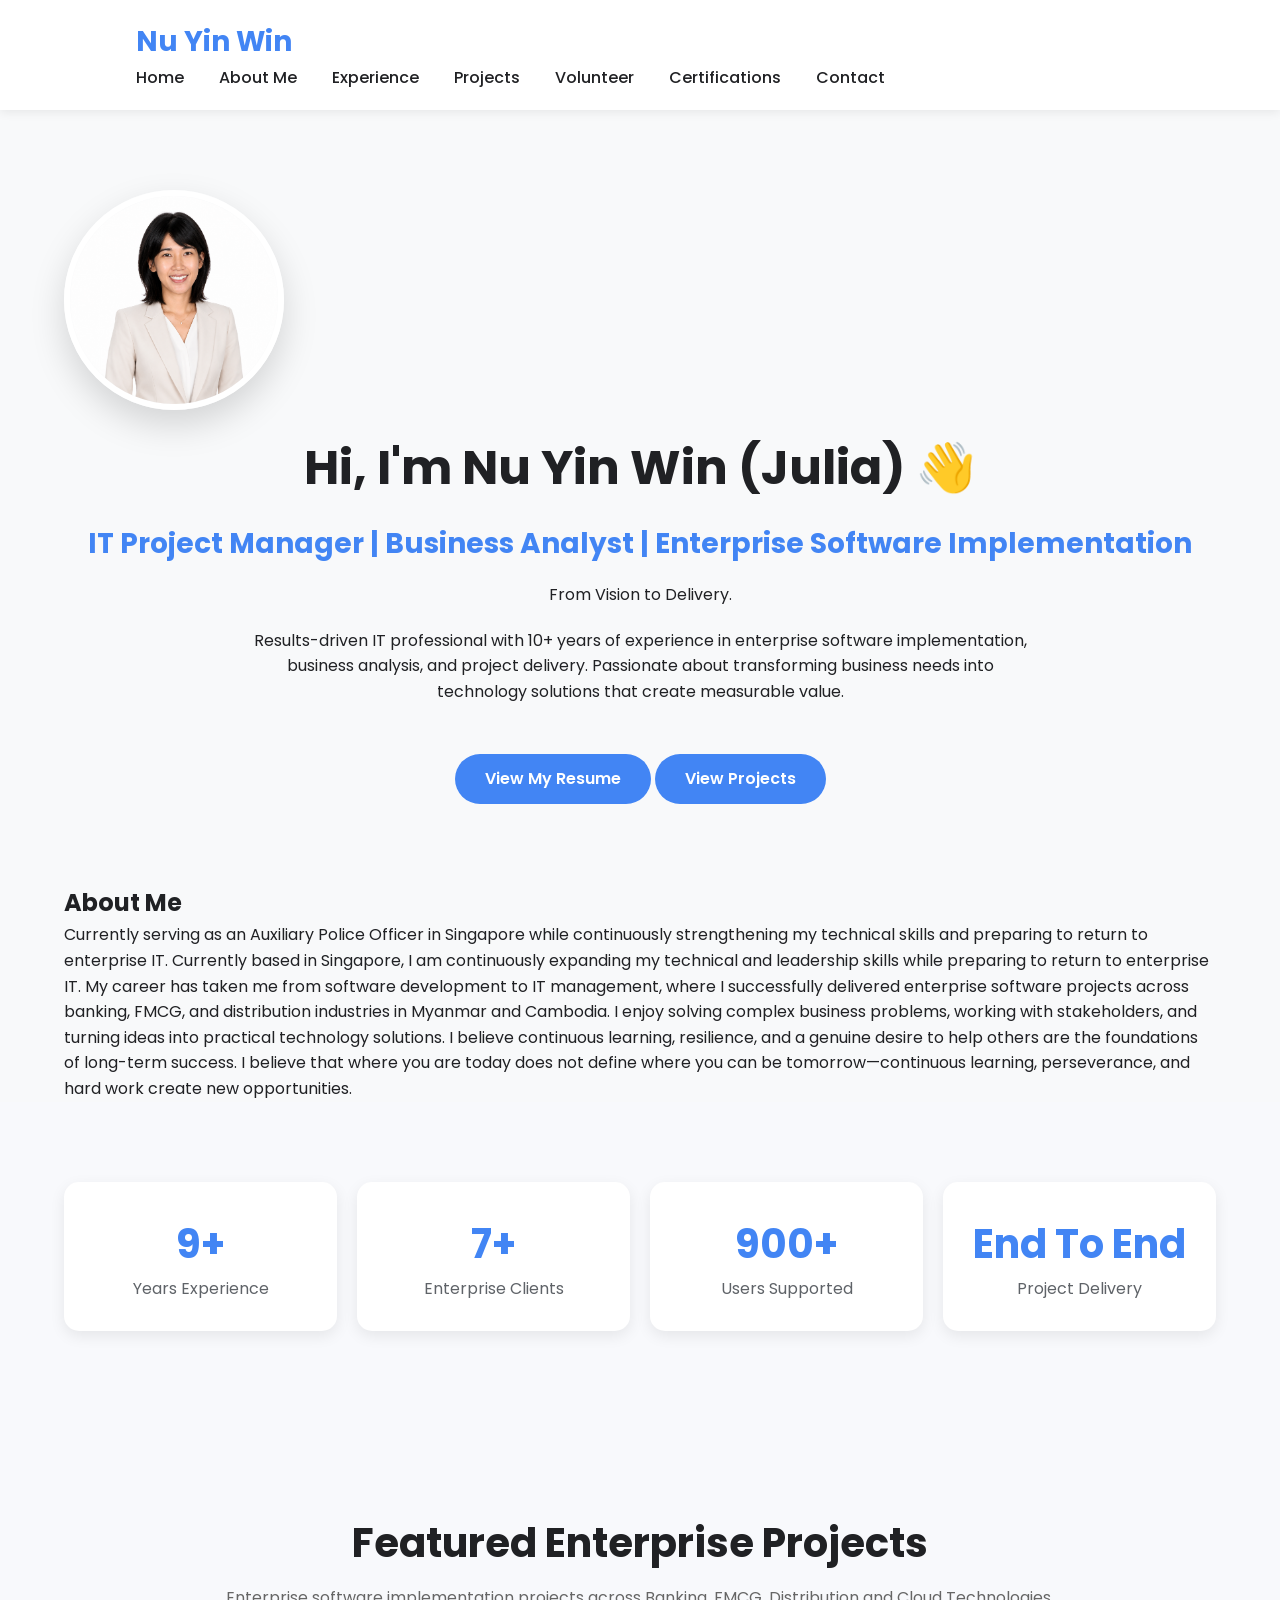
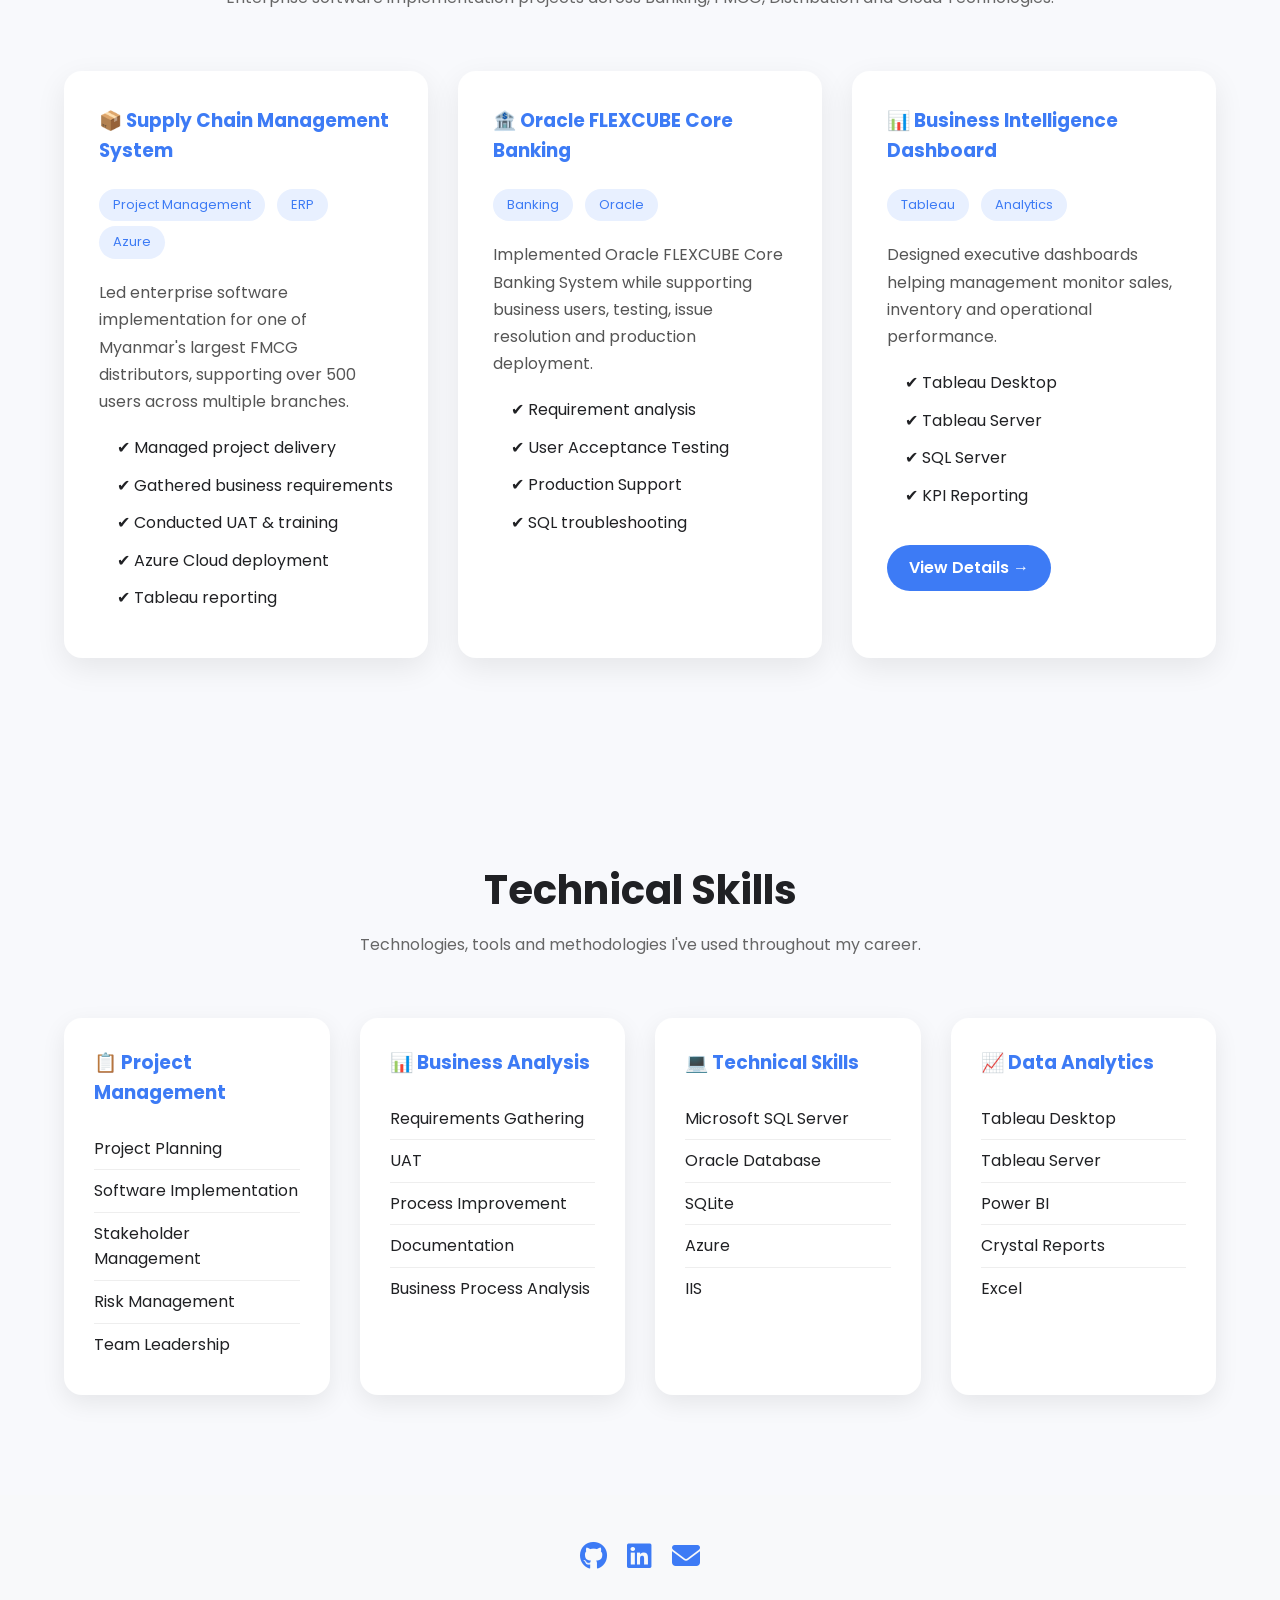
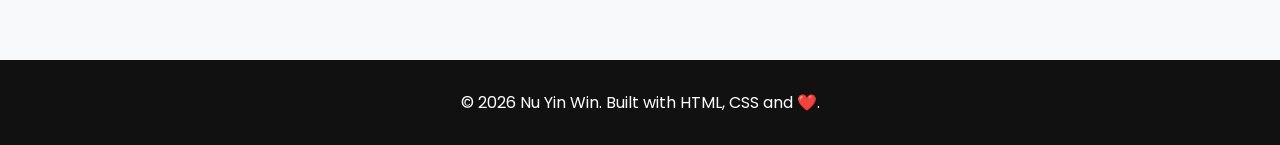
==== index.html @ 9df3f27e "Update index.html" ====
<!DOCTYPE html>
<html lang="en">
<script src="script.js"></script>
<head>
    <meta charset="UTF-8">
    <meta name="viewport" content="width=device-width, initial-scale=1.0">
    <title>Nu Yin Win</title>

    <!-- Google Font -->
    <link href="https://fonts.googleapis.com/css2?family=Poppins:wght@300;400;500;600;700&display=swap" rel="stylesheet">

    <!-- Font Awesome -->
    <link rel="stylesheet"
        href="https://cdnjs.cloudflare.com/ajax/libs/font-awesome/6.6.0/css/all.min.css">

    <!-- CSS -->
    <link rel="stylesheet" href="css/style.css">
</head>

<body>
   
    
    <!-- Navigation -->
    <nav>
        <div class="container">
        <div class="logo">
            Nu Yin Win
        </div>
    
        <ul>
    
            <li><a href="index.html">Home</a></li>
    
            <li><a href="about.html">About Me</a></li>
    
            <li><a href="experience.html">Experience</a></li>
    
            <li><a href="projects.html">Projects</a></li>

            <li><a href="volunteer.html">Volunteer</a></li>
    
            <li><a href="certifications.html">Certifications</a></li>
    
            <li><a href="contact.html">Contact</a></li>
    
        </ul>
        </div>
    </nav>

    <!-- Hero -->
    <section id="hero">

    <div class="container">

    <div class="hero-content">
    
           <div class="profile-image">

            <img src="images/profile3.png" alt="Nu Yin Win">
            
            </div>
    
            <h1>Hi, I'm Nu Yin Win (Julia) 👋</h1>
    
            <h2>IT Project Manager | Business Analyst | Enterprise Software Implementation</h2>
    
           <p class="tagline">
            From Vision to Delivery.
            </p>
            
            <p class="description">
            Results-driven IT professional with 10+ years of experience in enterprise software implementation, business analysis, and project delivery. 
            Passionate about transforming business needs into technology solutions that create measurable value.
            </p>
    
            <a class="btn"
               href="documents/nuyinwinResume.pdf"
               target="_blank"
               download>
               View My Resume
            </a>
            
            <a class="btn secondary" href="#projects">
            View Projects
            </a>
    
        </div>

    </div>
    
    </section>

    <!-- About -->
    <section id="about">
        <div class="container">

        <h2>About Me</h2>
        
        <p>
        Currently serving as an Auxiliary Police Officer in Singapore while continuously strengthening my technical skills and preparing to return to enterprise IT.
        Currently based in Singapore, I am continuously expanding my technical and leadership skills while preparing to return to enterprise IT. My career has taken me from software development to IT management, where I successfully delivered enterprise software projects across banking, FMCG, and distribution industries in Myanmar and Cambodia.

        I enjoy solving complex business problems, working with stakeholders, and turning ideas into practical technology solutions. I believe continuous learning, resilience, and a genuine desire to help others are the foundations of long-term success.  
        I believe that where you are today does not define where you can be tomorrow—continuous learning, perseverance, and hard work create new opportunities.
        </p>
        
        </div>
    </section>

    <section class="stats">

        <div class="container">
        
            <div class="stat">
                <h2>9+</h2>
                <p>Years Experience</p>
            </div>
        
            <div class="stat">
                <h2>7+</h2>
                <p>Enterprise Clients</p>
            </div>
        
            <div class="stat">
                <h2>900+</h2>
                <p>Users Supported</p>
            </div>
        
            <div class="stat">
                <h2>End To End</h2>
                <p>Project Delivery</p>
            </div>
        
        </div>
        
    </section>
            
    
    <!-- Experience -->
    <section id="experience">
        <div class="container"></div>

    </section>

    <!-- Projects -->
    <section id="projects" class="projects">

    <div class="container">

        <h2 class="section-title">Featured Enterprise Projects</h2>

        <p class="section-subtitle">
            Enterprise software implementation projects across Banking, FMCG, Distribution and Cloud Technologies.
        </p>

        <div class="project-grid">

            <!-- Project 1 -->

            <div class="project-card">

                <h3>📦 Supply Chain Management System</h3>

                <span class="tag">Project Management</span>
                <span class="tag">ERP</span>
                <span class="tag">Azure</span>

                <p>
                    Led enterprise software implementation for one of Myanmar's largest FMCG distributors,
                    supporting over 500 users across multiple branches.
                </p>

                <ul>

                    <li>✔ Managed project delivery</li>

                    <li>✔ Gathered business requirements</li>

                    <li>✔ Conducted UAT & training</li>

                    <li>✔ Azure Cloud deployment</li>

                    <li>✔ Tableau reporting</li>

                </ul>

            </div>


            <!-- Project 2 -->

            <div class="project-card">

                <h3>🏦 Oracle FLEXCUBE Core Banking</h3>

                <span class="tag">Banking</span>
                <span class="tag">Oracle</span>

                <p>
                    Implemented Oracle FLEXCUBE Core Banking System while supporting business users,
                    testing, issue resolution and production deployment.
                </p>

                <ul>

                    <li>✔ Requirement analysis</li>

                    <li>✔ User Acceptance Testing</li>

                    <li>✔ Production Support</li>

                    <li>✔ SQL troubleshooting</li>

                </ul>

            </div>


            <!-- Project 3 -->

            <div class="project-card">

                <h3>📊 Business Intelligence Dashboard</h3>

                <span class="tag">Tableau</span>
                <span class="tag">Analytics</span>

                <p>
                    Designed executive dashboards helping management monitor sales,
                    inventory and operational performance.
                </p>

                <ul>

                    <li>✔ Tableau Desktop</li>

                    <li>✔ Tableau Server</li>

                    <li>✔ SQL Server</li>

                    <li>✔ KPI Reporting</li>

                </ul>

                 <a href="#" class="project-btn">
                View Details →
                </a>

            </div>

        </div>

    </div>
   
</section>


    <!-- Skills -->
    <section id="skills" class="skills">

    <div class="container">

        <h2 class="section-title">Technical Skills</h2>

        <p class="section-subtitle">
            Technologies, tools and methodologies I've used throughout my career.
        </p>

        <div class="skills-grid">

                <div class="skill-card">
                    <h3>📋 Project Management</h3>
    
                    <ul>
                        <li>Project Planning</li>
                        <li>Software Implementation</li>
                        <li>Stakeholder Management</li>
                        <li>Risk Management</li>
                        <li>Team Leadership</li>
                    </ul>
                </div>
    
                <div class="skill-card">
                    <h3>📊 Business Analysis</h3>
    
                    <ul>
                        <li>Requirements Gathering</li>
                        <li>UAT</li>
                        <li>Process Improvement</li>
                        <li>Documentation</li>
                        <li>Business Process Analysis</li>
                    </ul>
                </div>
    
                <div class="skill-card">
                    <h3>💻 Technical Skills</h3>
    
                    <ul>
                        <li>Microsoft SQL Server</li>
                        <li>Oracle Database</li>
                        <li>SQLite</li>
                        <li>Azure</li>
                        <li>IIS</li>
                    </ul>
                </div>
    
                <div class="skill-card">
                    <h3>📈 Data Analytics</h3>
    
                    <ul>
                        <li>Tableau Desktop</li>
                        <li>Tableau Server</li>
                        <li>Power BI</li>
                        <li>Crystal Reports</li>
                        <li>Excel</li>
                    </ul>
                </div>
    
            </div>
    
        </div>
    
    </section>

    <!-- Certifications -->
    <section id="certifications">
        <div class="container"></div>
    </section>

    <!-- Contact -->
    <section id="contact">
        <div class="container"></div>
    </section>

    <div class="social-links">

     <a href="https://github.com/Nu-yinwin">
        <i class="fab fa-github"></i>
    </a>

     <a href="https://www.linkedin.com/in/nu-yinwin">
        <i class="fab fa-linkedin"></i>
    </a>

   <a href="mailto:juliawin2022@gmail.com">
        <i class="fas fa-envelope"></i>
    </a>

    </div>
    
    <!-- Footer -->
    <footer>

        <div class="container">
        
        <p>
        © 2026 Nu Yin Win.
        Built with HTML, CSS and ❤️.
        </p>
        
        </div>
        
    </footer>

    <script src="js/main.js"></script>

</body>

</html>
---- css/style.css ----
/* Google Font */

*{
    margin:0;
    padding:0;
    box-sizing:border-box;
}

body{
    font-family:'Poppins',sans-serif;
    background:#F8F9FA;
    color:#202124;
    line-height:1.6;
}

a{
    text-decoration:none;
}

ul{
    list-style:none;
}

img{
    max-width:100%;
}

nav{

    display:flex;

    justify-content:space-between;

    align-items:center;

    padding:20px 80px;

    background:white;

    box-shadow:0 2px 10px rgba(0,0,0,.08);

    position:sticky;

    top:0;

    z-index:1000;

}

.logo{

    font-size:28px;

    font-weight:700;

    color:#4285F4;

}

nav ul{

    display:flex;

    gap:35px;

}

nav ul li a{

    color:#202124;

    font-weight:500;

    transition:.3s;

}

.container{
    width:90%;
    max-width:1200px;
    margin:0 auto;
}

nav ul li a:hover{
    color:#4285F4;
}

.hero{
    min-height:90vh;
    display:flex;
    align-items:center;
    justify-content:center;
    text-align:center;
    padding: 100px 0 60px;
}

.hero h1{
    font-size:52px;
    font-weight:700;
    margin-bottom:20px;
}

.hero h1 span{
    color:#4285F4;
}

.hero p{
    font-size:20px;
    max-width:700px;
    margin:auto;
    color:#5f6368;
}



.btn{
    display:inline-block;
    margin-top:30px;
    padding:12px 30px;
    background:#4285F4;
    color:white;
    border-radius:30px;
    font-weight:600;
    transition:.3s;
}

.btn:hover{
    background:#3367D6;
    transform:translateY(-3px);
}

@media(max-width:768px){

    nav{
        padding:20px;
    }

    nav ul{
        gap:15px;
    }

    .hero h1{
        font-size:36px;
    }

}

.stats {
    padding: 80px 0;
    background: #f8f9fc;
}

.stats .container{
    display:flex;
    justify-content:space-between;
    gap:20px;
}

.stat{
    background:white;
    padding:30px;
    text-align:center;
    flex:1;
    border-radius:15px;
    box-shadow:0 5px 15px rgba(0,0,0,0.08);
}

.stat h2{
    font-size:40px;
    color:#4285F4;
}

.stat p{
    color:#5f6368;
}

#hero{
    padding:80px 0;
}

.hero-content{
    text-align:center;
}

.hero-content h1{
    font-size:48px;
    margin-top:20px;
}

.hero-content h2{
    font-size:28px;
    color:#4285F4;
    margin:15px 0;
}

.description{
    max-width:800px;
    margin:20px auto;
}

/* ===========================
   PROJECTS
=========================== */

.projects{

    background:#f8f9fc;

    padding:50px 0;

}

.section-title{

    text-align:center;

    font-size:40px;

    margin-bottom:10px;

}

.section-subtitle{

    text-align:center;

    color:#666;

    margin-bottom:60px;

}

.project-grid{

    display:grid;

    grid-template-columns:repeat(auto-fit,minmax(320px,1fr));

    gap:30px;

}

.project-card{

    background:white;

    padding:35px;

    border-radius:18px;

    box-shadow:0 10px 30px rgba(0,0,0,.08);

    transition:.35s;

}

.project-card:hover{

    transform:translateY(-10px);

    box-shadow:0 18px 40px rgba(0,0,0,.15);

}

.project-card h3{

    color:#3d7bf5;

    margin-bottom:18px;

}

.project-card p{

    color:#555;

    line-height:1.7;

    margin:20px 0;

}

.project-card ul{

    padding-left:18px;

}

.project-card li{

    margin-bottom:12px;

}

.tag{

    display:inline-block;

    background:#e8f0ff;

    color:#3d7bf5;

    padding:6px 14px;

    border-radius:50px;

    font-size:13px;

    margin-right:8px;

    margin-top:5px;

}

/* ===========================
   SKILLS
=========================== */

.skills{
    padding:70px 0;
    background:white;
}

.skills-grid{
    display:grid;
    grid-template-columns:repeat(auto-fit,minmax(260px,1fr));
    gap:30px;
    margin-top:50px;
}

.skill-card{
    background:#fff;
    padding:30px;
    border-radius:18px;
    box-shadow:0 8px 25px rgba(0,0,0,0.08);
    transition:.3s;
}

.skill-card:hover{
    transform:translateY(-8px);
    box-shadow:0 15px 35px rgba(0,0,0,.15);
}

.skill-card h3{
    color:#3d7bf5;
    margin-bottom:20px;
}

.skill-card ul{
    list-style:none;
    padding:0;
}

.skill-card li{
    padding:8px 0;
    border-bottom:1px solid #eee;
}

.skill-card li:last-child{
    border-bottom:none;
}

footer{

background:#111;

color:white;

text-align:center;

padding:30px;

margin-top:80px;

}
html{

scroll-behavior:smooth;

}

@media(max-width:768px){

.hero{

flex-direction:column;

text-align:center;

}

.hero img{

margin-top:40px;

width:250px;

}

.project-grid,
.skills-grid{

grid-template-columns:1fr;

}

.stats-grid{

grid-template-columns:repeat(2,1fr);

}

}
.skills{
    padding:100px 0;
    background:#f8f9fc;
}

.project-btn{

    display:inline-block;

    margin-top:20px;

    color:#3d7bf5;

    font-weight:600;

    text-decoration:none;

    transition:.3s;

}

.project-btn:hover{

    transform:translateX(6px);

}

.projects{

    padding:100px 0;

}

.skills{

    padding:100px 0;

}

.project-btn{

    display:inline-block;

    margin-top:25px;

    padding:10px 22px;

    background:#3d7bf5;

    color:white;

    border-radius:30px;

    text-decoration:none;

    font-weight:600;

    transition:.3s;

}

.project-btn:hover{

    background:#2f67d8;

    transform:translateY(-2px);

}

.about p{

    max-width:850px;

    line-height:1.8;

}

.social-links{
    display: flex;
    justify-content: center;
    align-items: center;
    gap: 20px;
    margin-top: 40px;
}

.social-links a{
    font-size: 28px;
    color: #3d7bf5;
    transition: 0.3s;
}

.social-links a:hover{
    color: #1d4ed8;
    transform: translateY(-3px);
}




/* ABOUT ME CSS FILE */

/* ================= ABOUT PAGE ================= */

.about-hero{

    padding:130px 20px 90px;
    background:#f8f9fc;
    text-align:center;

}

.profile-image{

    width:180px;
    height:180px;
    border-radius:50%;
    object-fit:cover;
    border:6px solid white;
    box-shadow:0 15px 35px rgba(0,0,0,.15);

}

.about-hero h1{

    font-size:50px;
    margin-top:25px;

}

.about-hero p{

    color:#666;
    font-size:20px;

}

.about-story{

    padding:100px 20px;

}

.about-story h2{

    text-align:center;
    margin-bottom:40px;
    font-size:42px;

}

.about-story p{

    max-width:900px;
    margin:auto;
    line-height:2;
    text-align:justify;

}

/* Gallery */

.gallery{

    background:#f8f9fc;
    padding:100px 20px;

}

.gallery h2{

    text-align:center;
    margin-bottom:60px;
    font-size:42px;

}

.gallery-grid{

    display:grid;
    grid-template-columns:repeat(auto-fit,minmax(260px,1fr));
    gap:30px;

}

.gallery-card{

    background:white;
    border-radius:20px;
    overflow:hidden;
    box-shadow:0 15px 35px rgba(0,0,0,.08);
    transition:.3s;

}

.gallery-card:hover{

    transform:translateY(-10px);

}

.gallery-card img{

    width:100%;
    height:260px;
    object-fit:cover;

}

.gallery-card h3{

    padding:20px 20px 10px;

}

.gallery-card p{

    padding:0 20px 20px;

}

/* Belief */

.belief{

    padding:100px 20px;

}

.belief h2{

    text-align:center;
    margin-bottom:60px;
    font-size:42px;

}

.belief-grid{

    display:grid;
    grid-template-columns:repeat(auto-fit,minmax(250px,1fr));
    gap:30px;

}

.belief-card{

    background:white;
    border-radius:20px;
    padding:35px;
    box-shadow:0 15px 35px rgba(0,0,0,.08);
    transition:.3s;

}

.belief-card:hover{

    transform:translateY(-10px);

}

/* Quote */

.quote-section{

    background:#3d7bf5;
    color:white;
    padding:100px 20px;
    text-align:center;

}

.quote-section blockquote{

    max-width:900px;
    margin:auto;
    font-size:28px;
    line-height:1.8;
    font-style:italic;

}

/* =======================
   Vertical Timeline For Experience.html
======================= */

.career{

    padding:100px 20px;

}

.section-header{

    text-align:center;
    margin-bottom:80px;

}

.section-header h1{

    font-size:48px;
    margin-bottom:20px;

}

.section-header p{

    color:#666;
    max-width:700px;
    margin:auto;

}

.timeline{

    position:relative;
    max-width:1100px;
    margin:auto;

}

.timeline::before{

    content:"";
    position:absolute;

    left:50%;
    top:0;
    width:4px;
    height:100%;

    background:#3d7bf5;

    transform:translateX(-50%);

}

.timeline-item{

    width:50%;
    padding:20px 40px;
    position:relative;

}

.timeline-item.left{

    left:0;

}

.timeline-item.right{

    left:50%;

}

.timeline-item::before{

    content:"";
    position:absolute;

    top:45px;
    width:22px;
    height:22px;

    border-radius:50%;

    background:#3d7bf5;

    border:5px solid white;

    box-shadow:0 0 10px rgba(0,0,0,.15);

}

.timeline-item.left::before{

    right:-13px;

}

.timeline-item.right::before{

    left:-13px;

}

.timeline-content{

    background:white;

    border-radius:18px;

    overflow:hidden;

    box-shadow:0 15px 35px rgba(0,0,0,.08);

    transition:.35s;

}

.timeline-content:hover{

    transform:translateY(-8px);

}

.timeline-content{

    background:rgba(255,255,255,.85);

    backdrop-filter:blur(15px);

    border:1px solid rgba(255,255,255,.4);

    border-radius:20px;

    box-shadow:0 20px 40px rgba(0,0,0,.08);

}

.timeline-content img{

    width:100%;
    height:240px;
    object-fit:cover;

    transition:.5s;

}

.timeline-content:hover img{

    transform:scale(1.08);

}

.timeline-content .text{

    padding:25px;

}

.date{

    color:#3d7bf5;

    font-weight:600;

}

.timeline-content h2{

    margin:10px 0;

}

.timeline-content h4{

    color:#666;

    margin-bottom:20px;

}

.timeline-content p{

    line-height:1.8;

}

/* ============================
   SCROLL ANIMATION
============================ */

.hidden{

    opacity:0;
    filter:blur(5px);
    transform:translateY(60px);
    transition:all 0.8s ease;

}

.show{

    opacity:1;
    filter:blur(0);
    transform:translateY(0);

}

/* Left */

.timeline-item.left{

    transform:translateX(-80px);

}

.timeline-item.left.show{

    transform:translateX(0);

}

/* Right */

.timeline-item.right{

    transform:translateX(80px);

}

.timeline-item.right.show{

    transform:translateX(0);

}

/* ===========================
   SLIDESHOW
=========================== */

.slideshow{

    position:relative;

    overflow:hidden;

}

.slides{

    display:none;

}

.slides img{

    width:100%;

    height:280px;

    object-fit:cover;

}

.prev,
.next{

    cursor:pointer;

    position:absolute;

    top:50%;

    transform:translateY(-50%);

    color:white;

    font-size:28px;

    font-weight:bold;

    padding:12px;

    background:rgba(0,0,0,.35);

    transition:.3s;

    user-select:none;

}

.prev{

    left:0;

}

.next{

    right:0;

}

.prev:hover,
.next:hover{

    background:rgba(0,0,0,.65);

}

.dots{

    position:absolute;

    bottom:15px;

    width:100%;

    text-align:center;

}

.dot{

    height:12px;

    width:12px;

    margin:0 4px;

    display:inline-block;

    border-radius:50%;

    background:#ddd;

    cursor:pointer;

}

.active-dot{

    background:white;

}

.fade{

    animation:fade .8s;

}

@keyframes fade{

    from{

        opacity:.3;

    }

    to{

        opacity:1;

    }

}

.profile-image{
    width:220px;
    height:220px;
    border-radius:50%;
    overflow:hidden;
    box-shadow:0 15px 35px rgba(0,0,0,.15);
}

.profile-image img{
    width:100%;
    height:100%;
    object-fit:cover;
    object-position:center top;
    display:block;
}
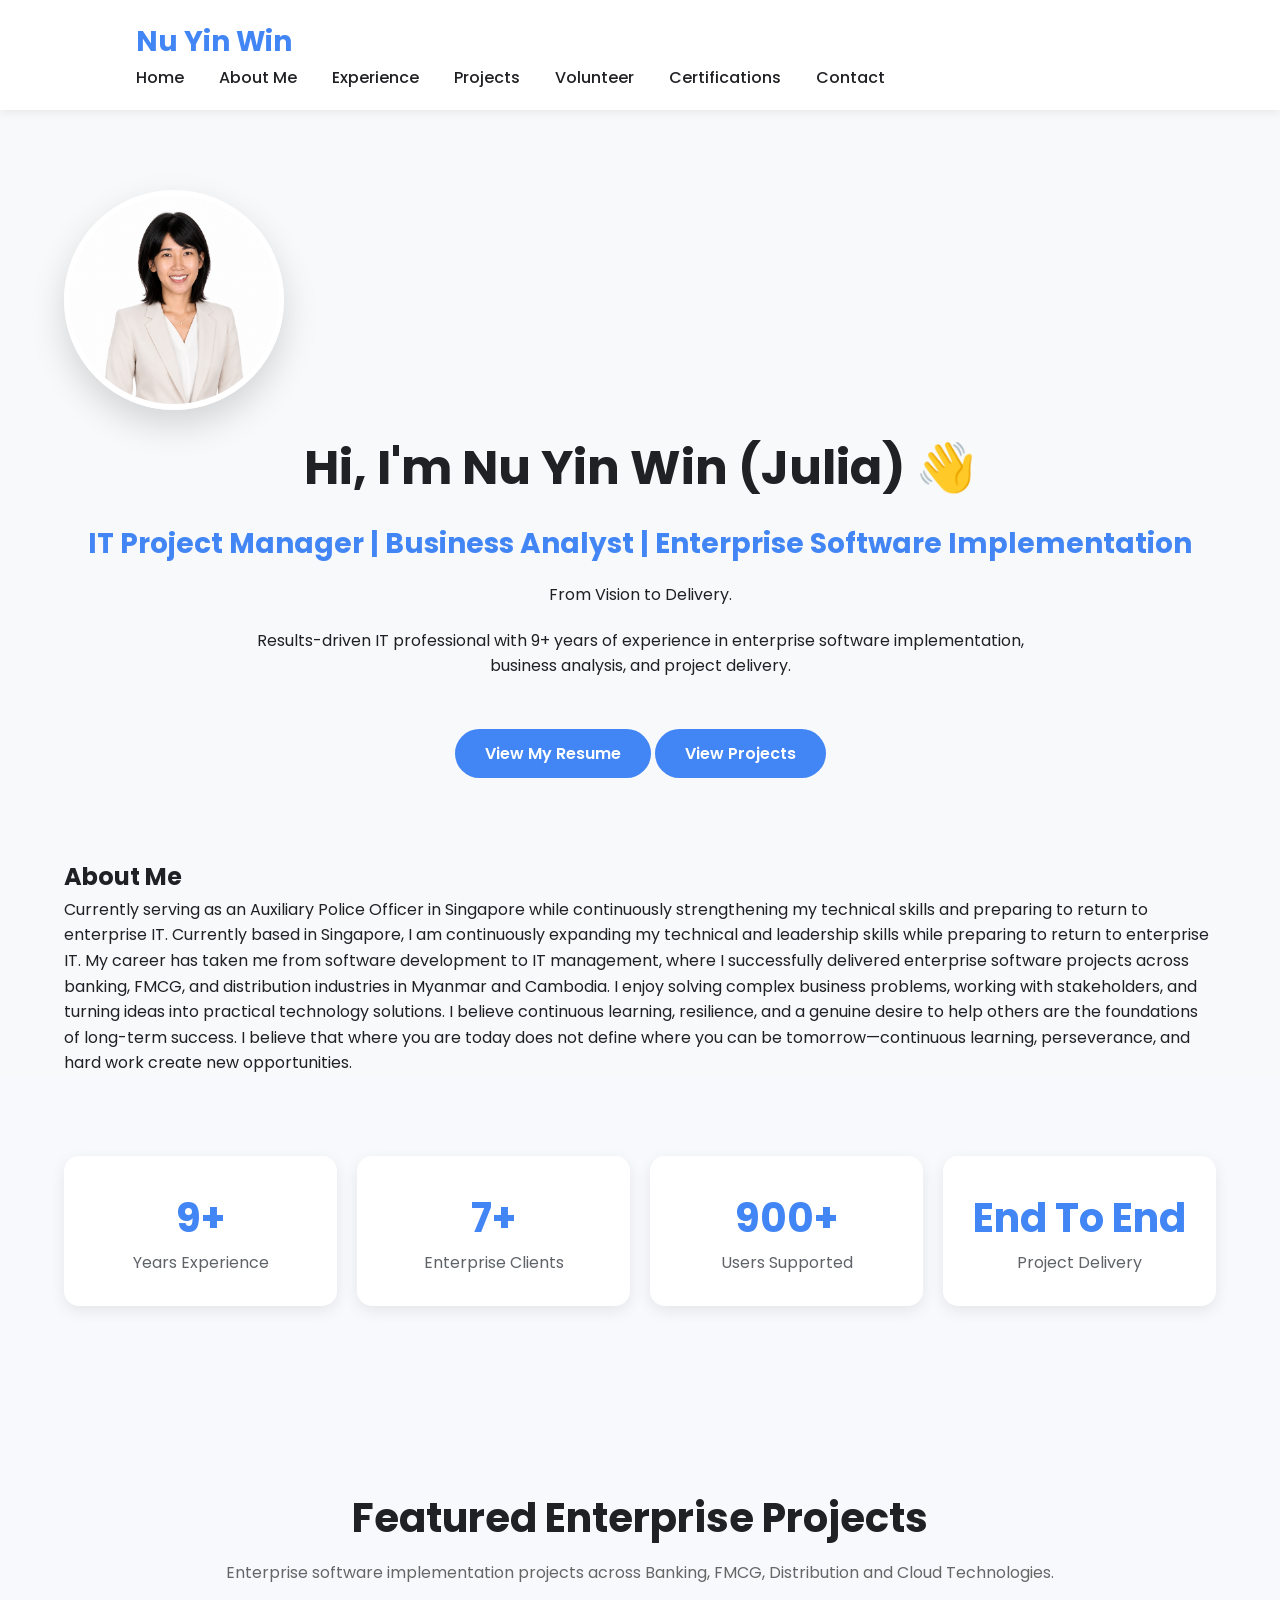
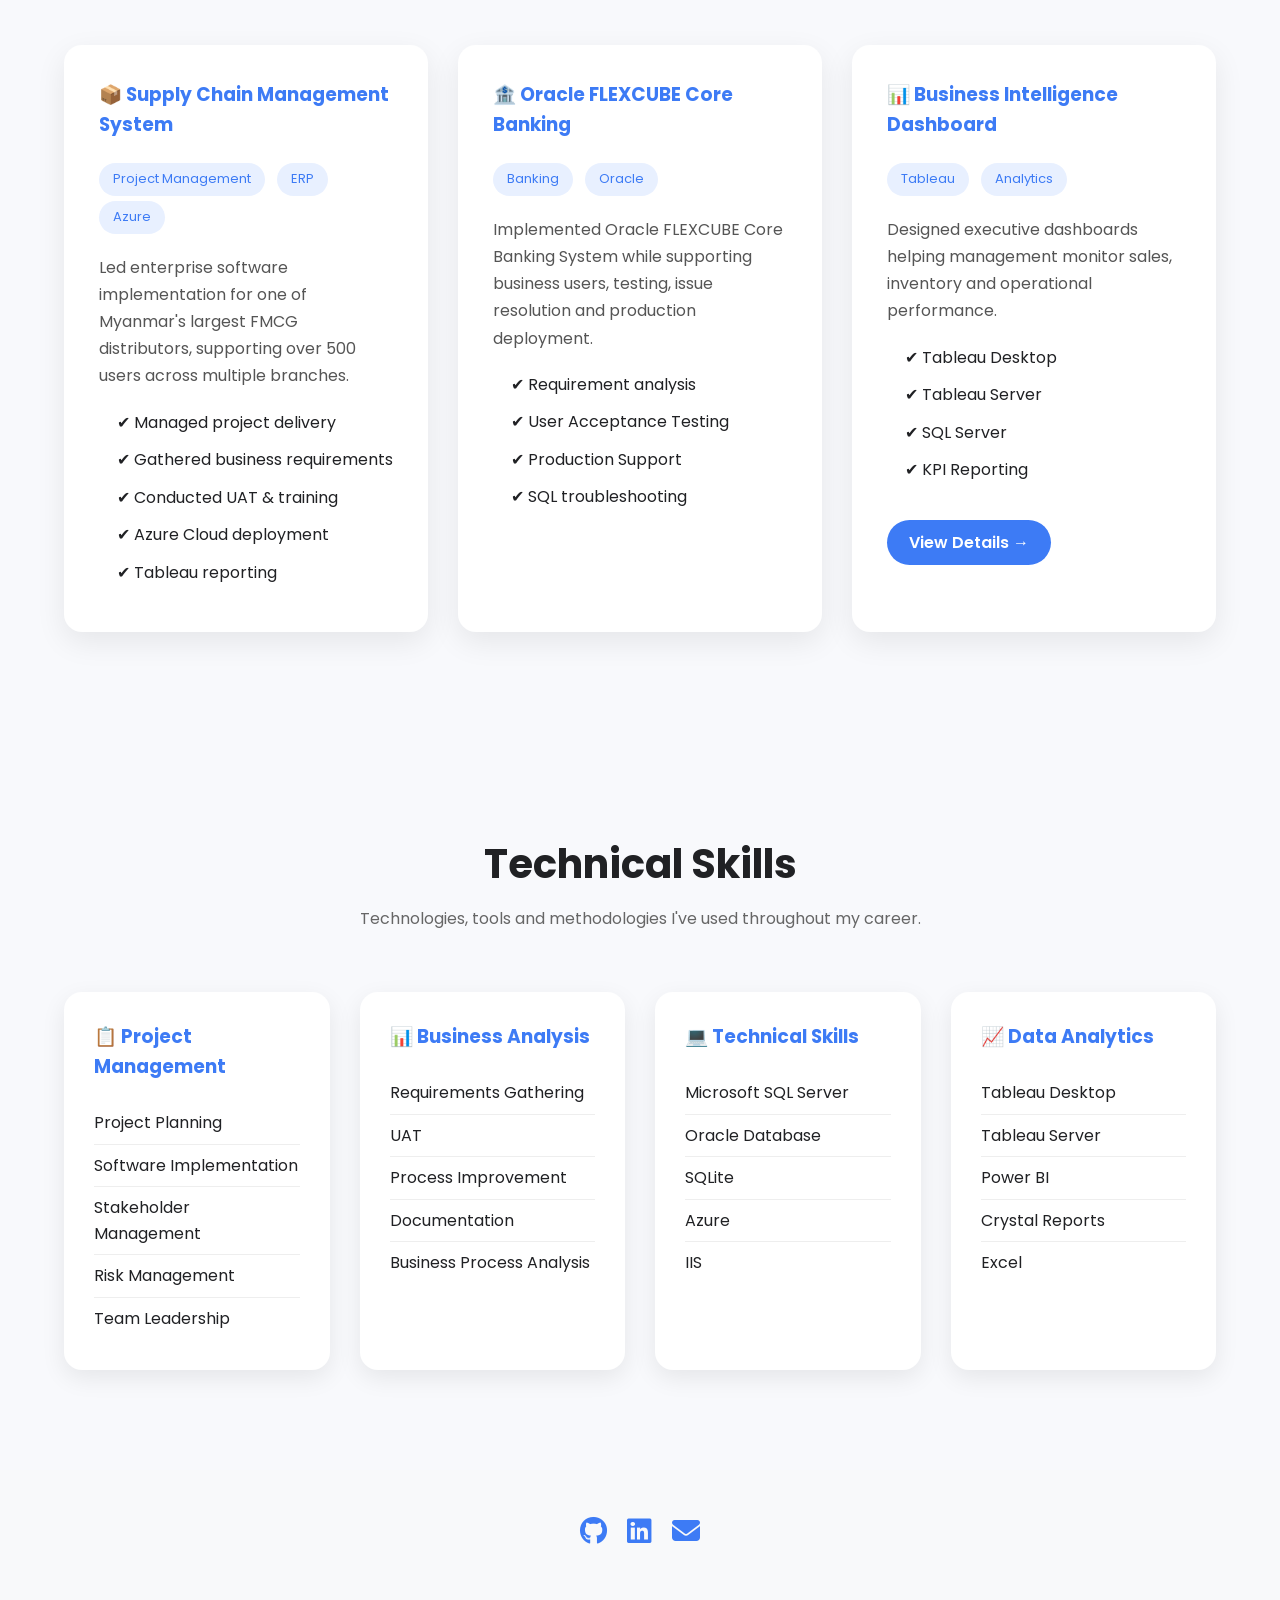
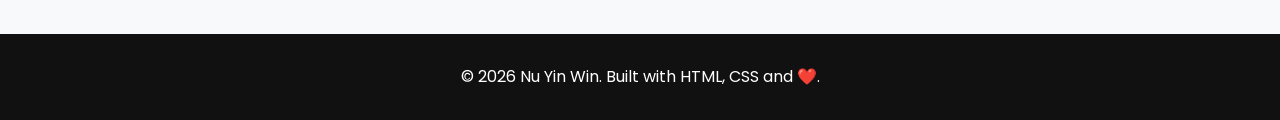
==== commit aec01c38: "Update index.html" ====
--- a/index.html
+++ b/index.html
@@ -69,8 +69,8 @@
             </p>
             
             <p class="description">
-            Results-driven IT professional with 10+ years of experience in enterprise software implementation, business analysis, and project delivery. 
-            Passionate about transforming business needs into technology solutions that create measurable value.
+            Results-driven IT professional with 9+ years of experience in enterprise software implementation, business analysis, and project delivery. 
+            
             </p>
     
             <a class="btn"
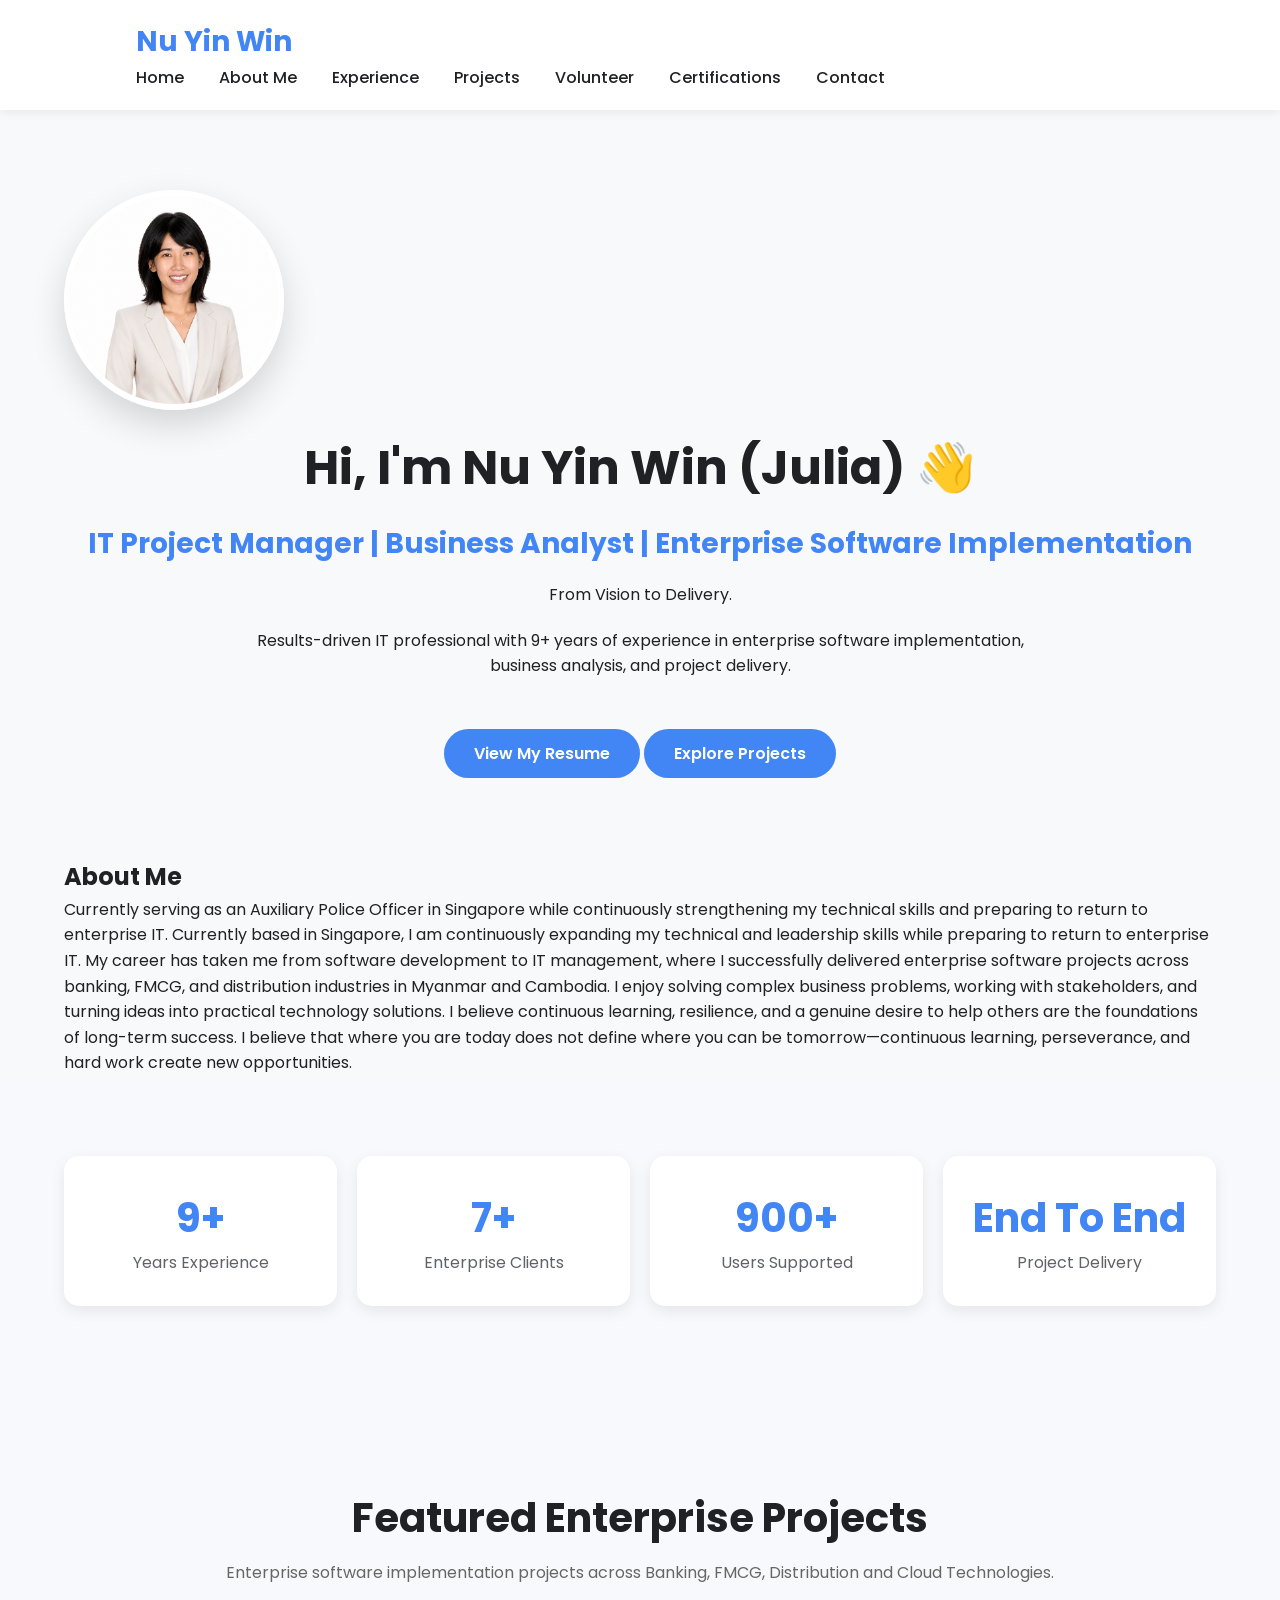
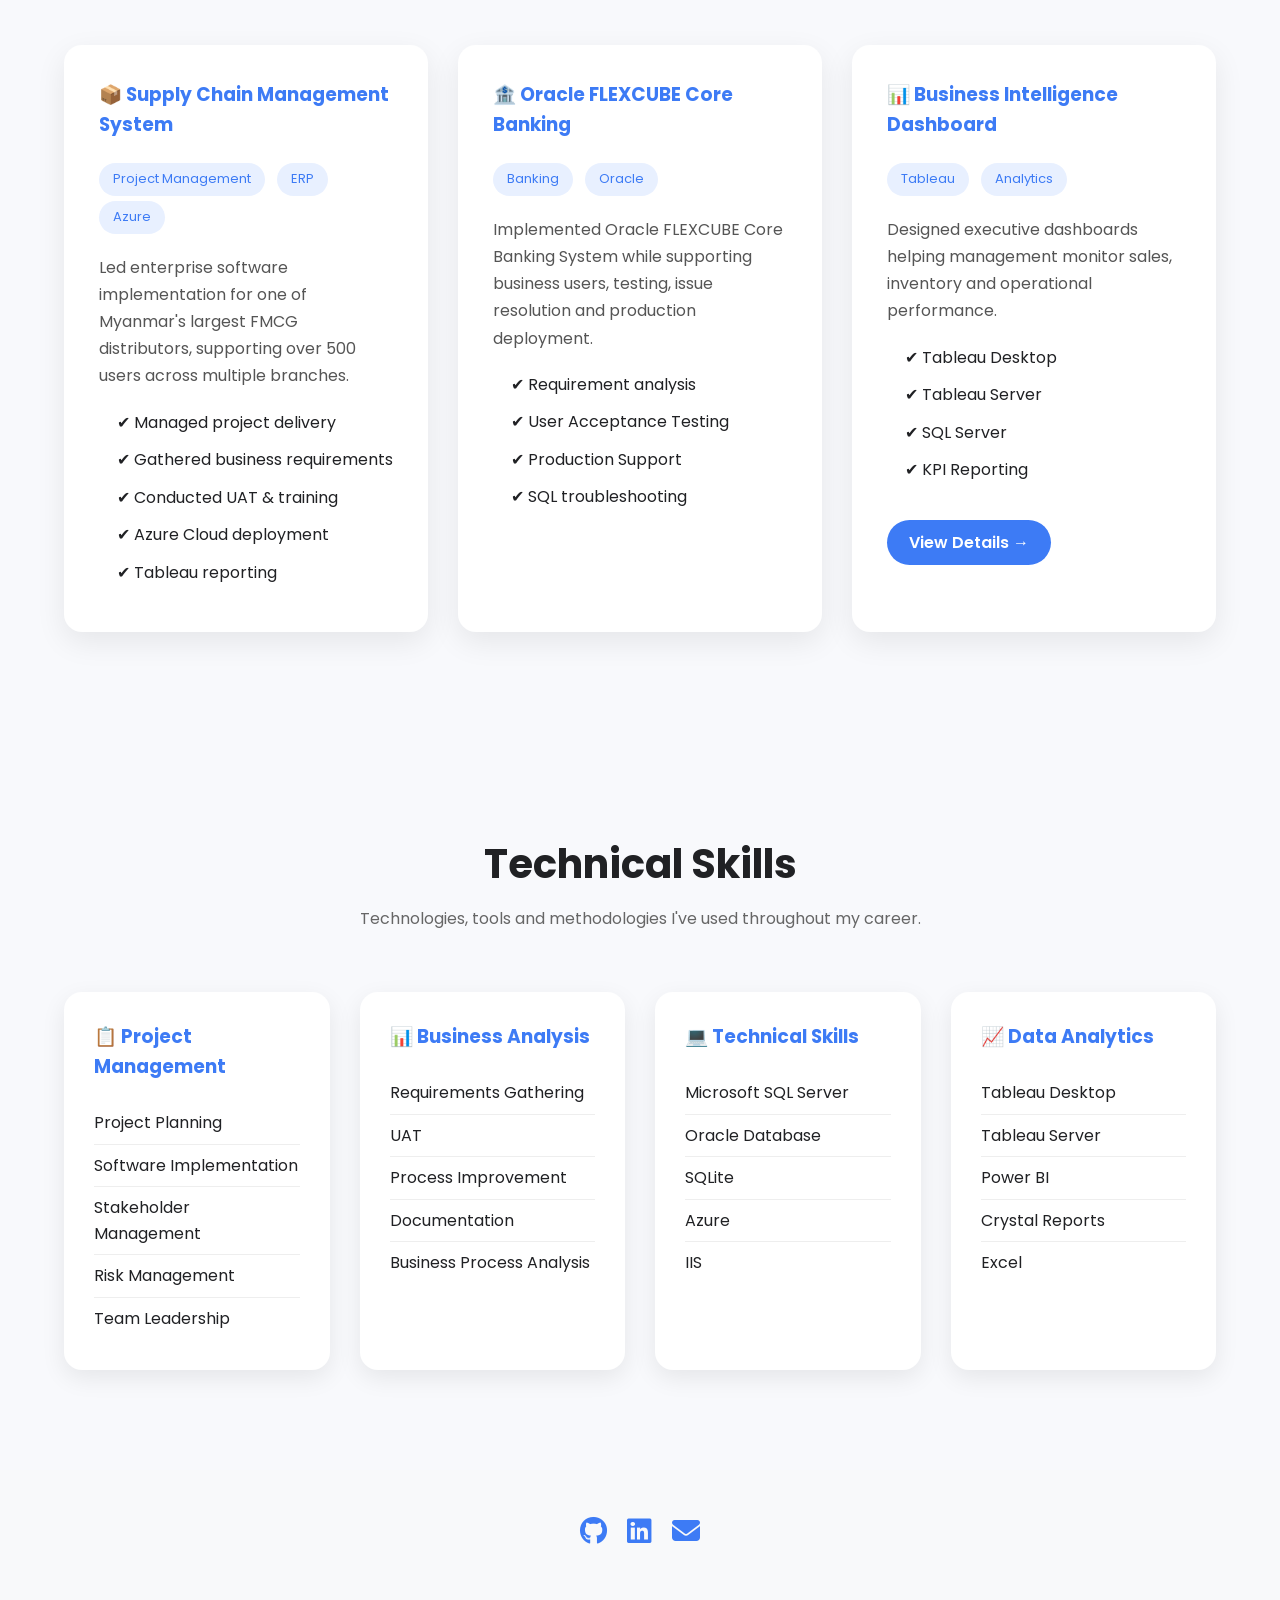
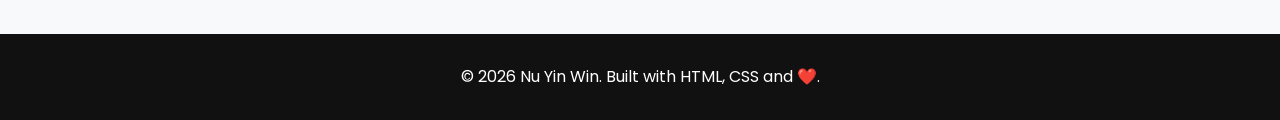
==== commit c22155fe: "Update index.html" ====
--- a/index.html
+++ b/index.html
@@ -81,7 +81,7 @@
             </a>
             
             <a class="btn secondary" href="#projects">
-            View Projects
+            Explore Projects
             </a>
     
         </div>
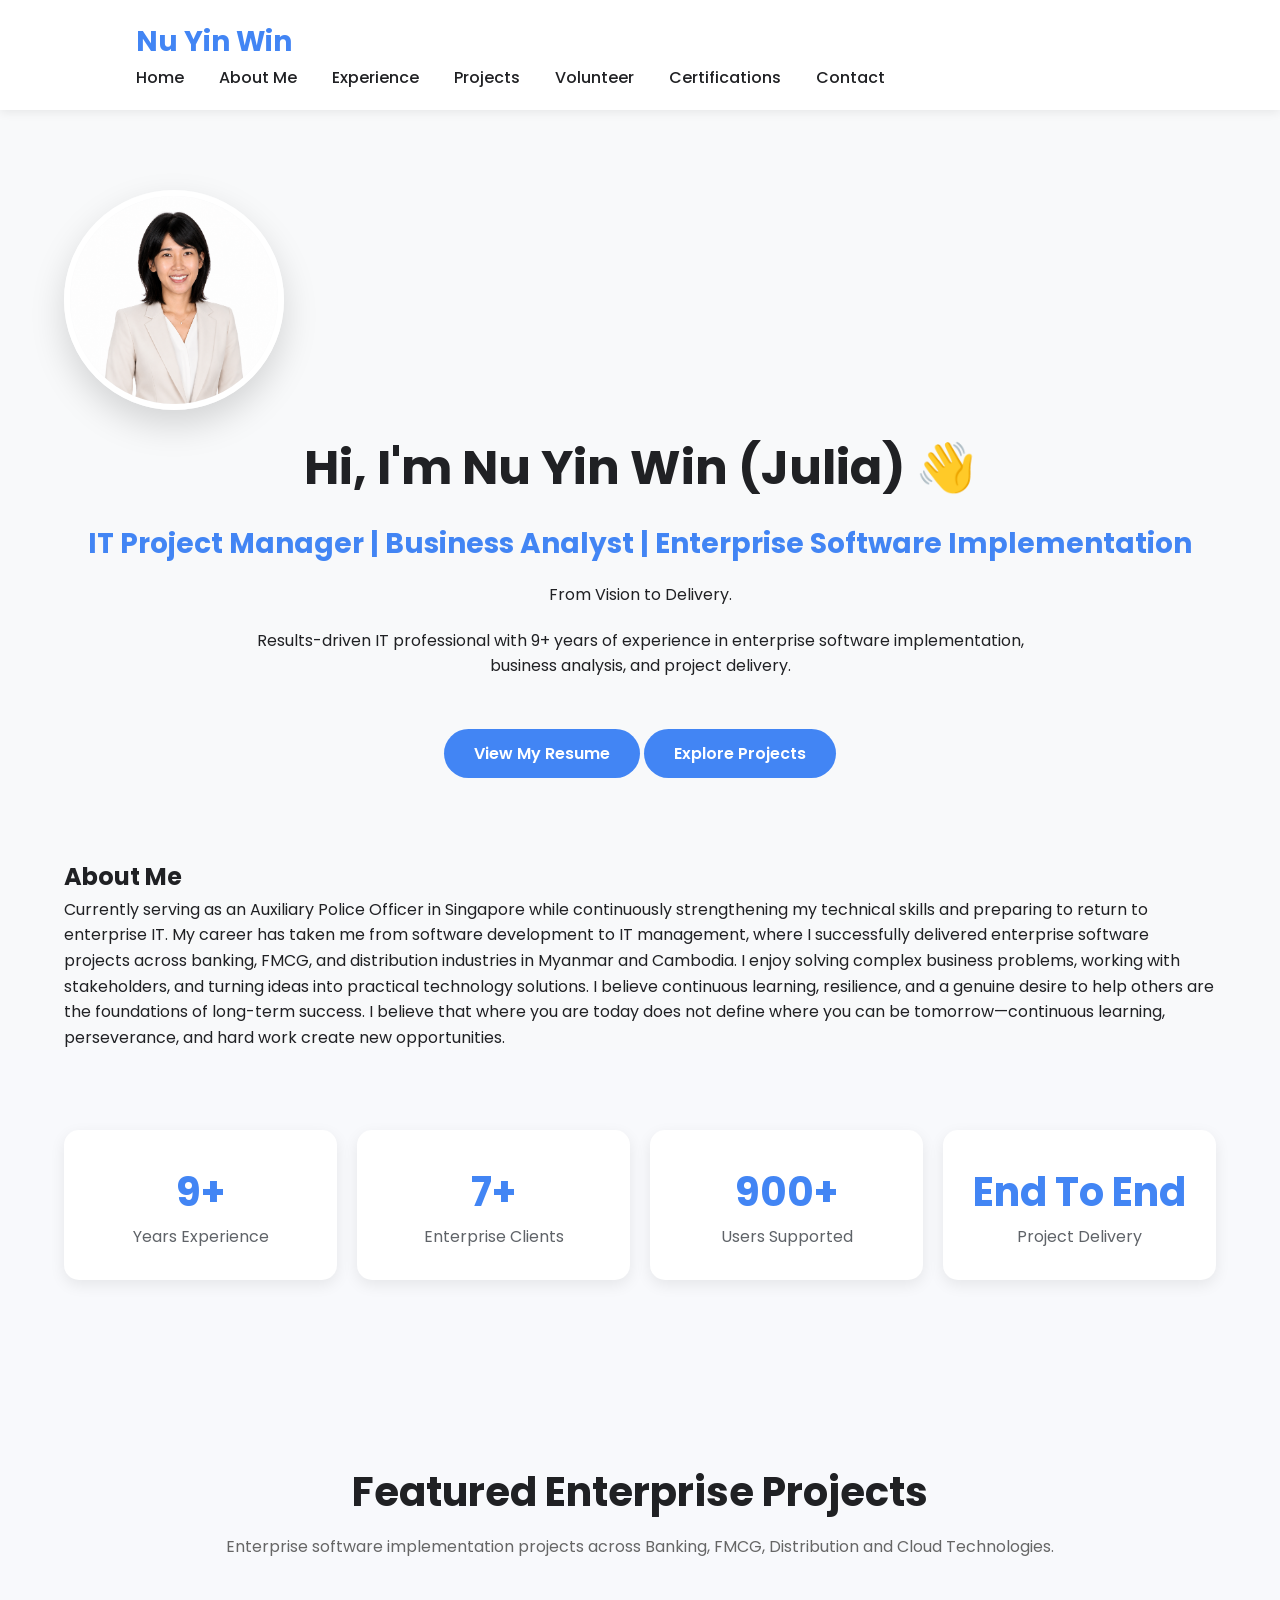
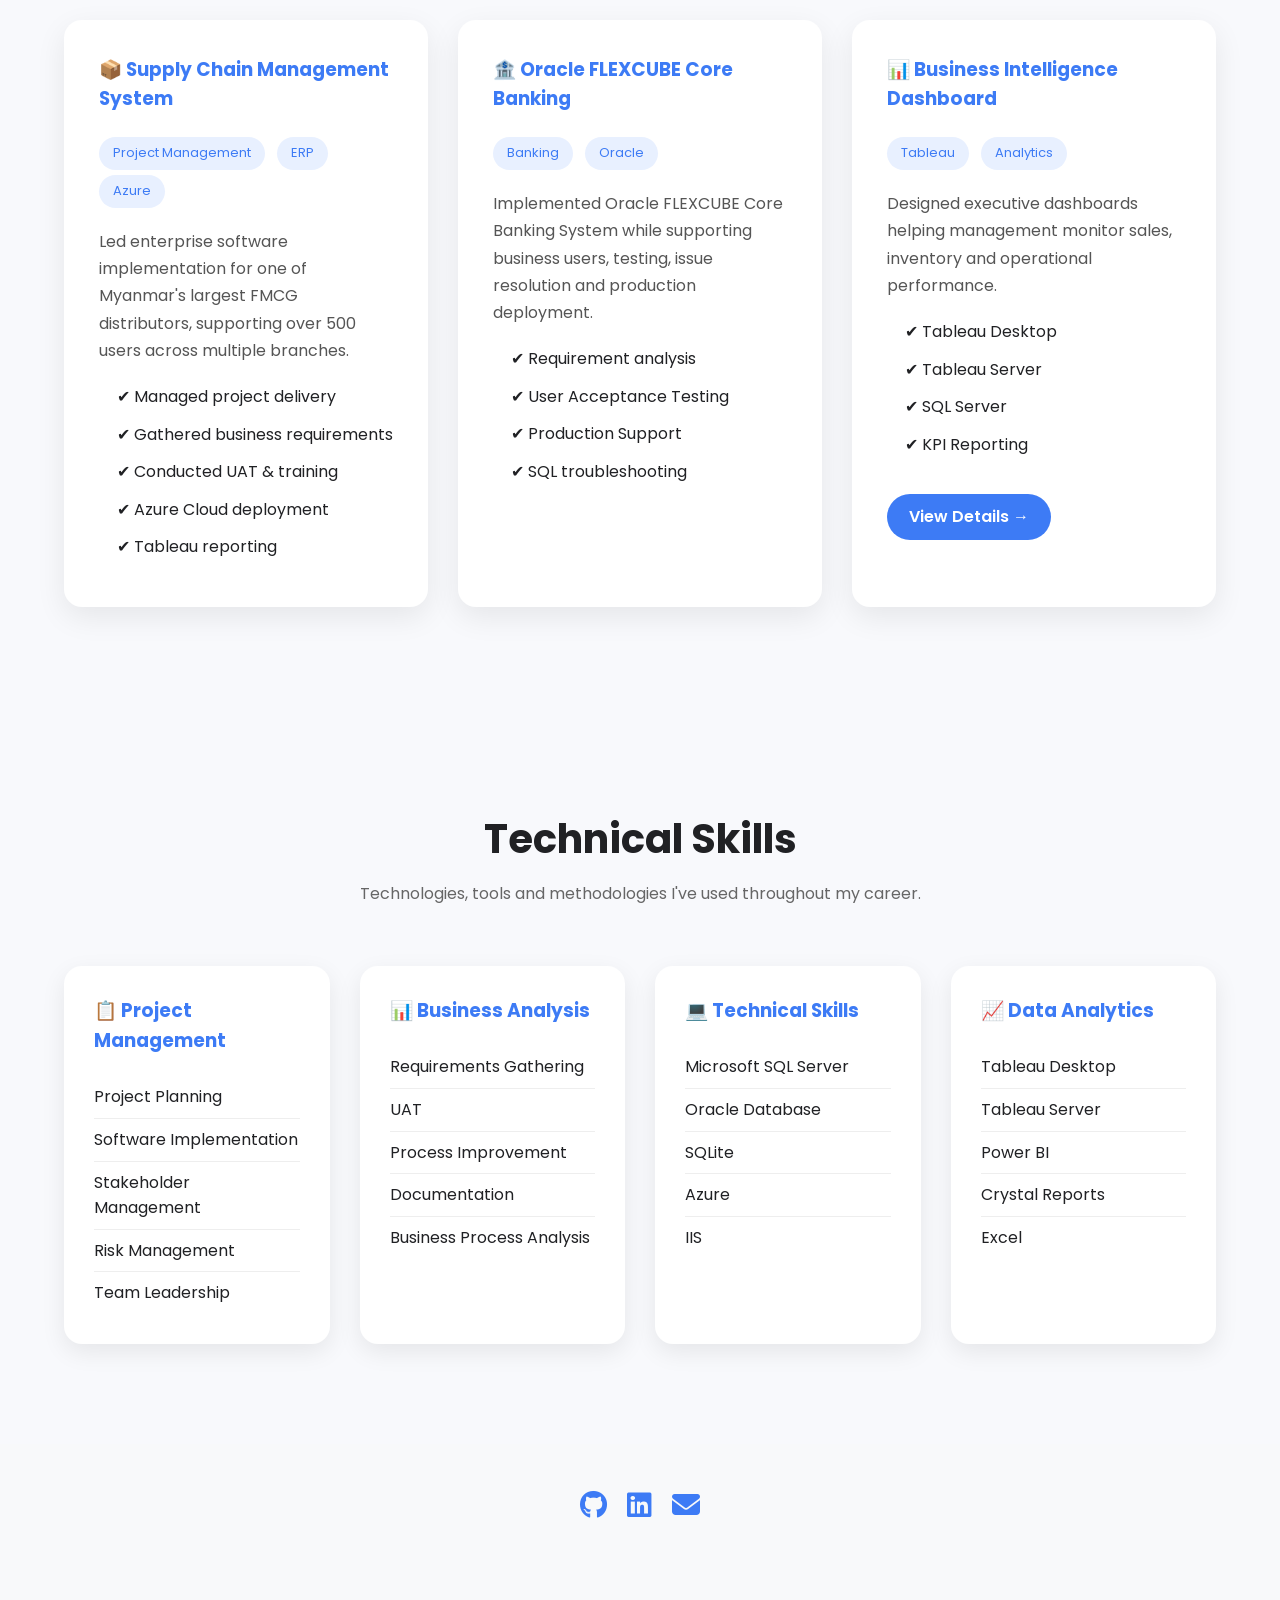
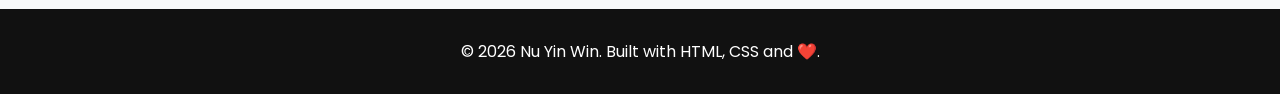
==== commit eea61c7f: "Update index.html" ====
--- a/index.html
+++ b/index.html
@@ -98,7 +98,7 @@
         
         <p>
         Currently serving as an Auxiliary Police Officer in Singapore while continuously strengthening my technical skills and preparing to return to enterprise IT.
-        Currently based in Singapore, I am continuously expanding my technical and leadership skills while preparing to return to enterprise IT. My career has taken me from software development to IT management, where I successfully delivered enterprise software projects across banking, FMCG, and distribution industries in Myanmar and Cambodia.
+        My career has taken me from software development to IT management, where I successfully delivered enterprise software projects across banking, FMCG, and distribution industries in Myanmar and Cambodia.
 
         I enjoy solving complex business problems, working with stakeholders, and turning ideas into practical technology solutions. I believe continuous learning, resilience, and a genuine desire to help others are the foundations of long-term success.  
         I believe that where you are today does not define where you can be tomorrow—continuous learning, perseverance, and hard work create new opportunities.
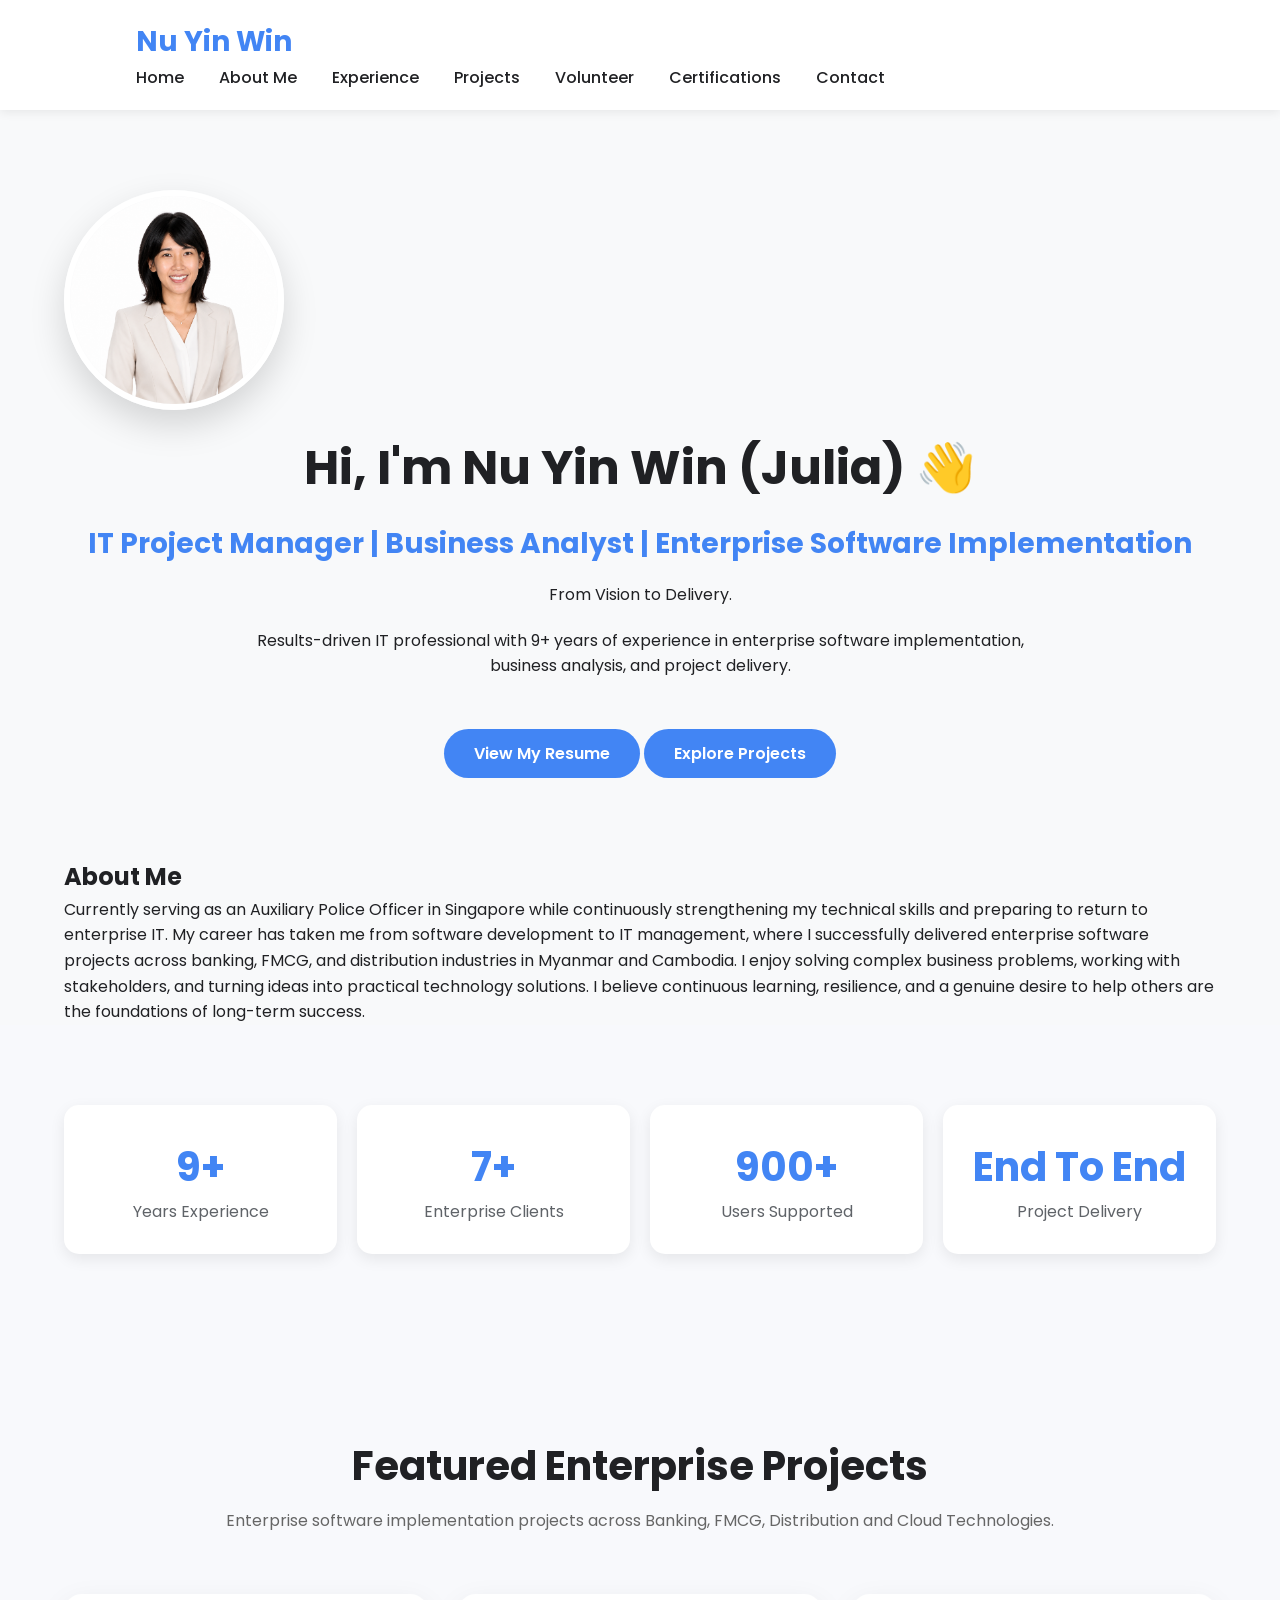
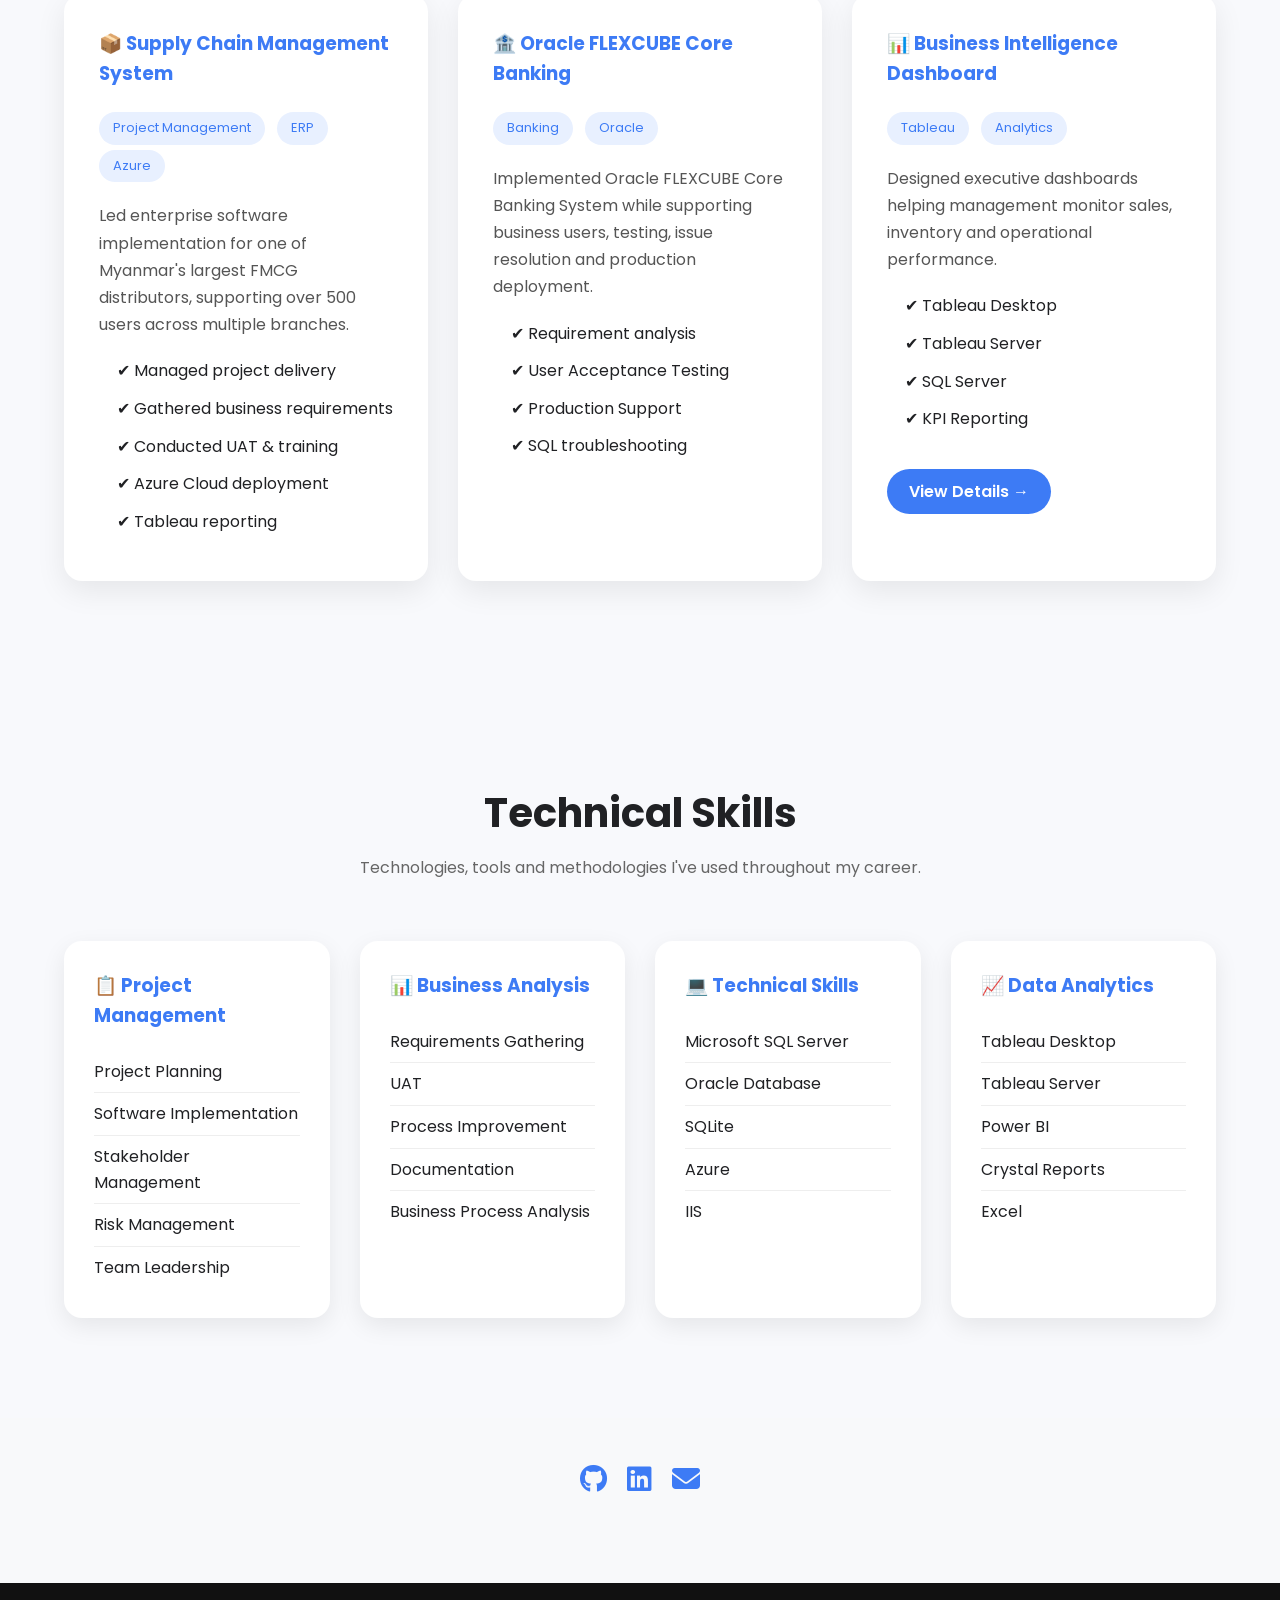
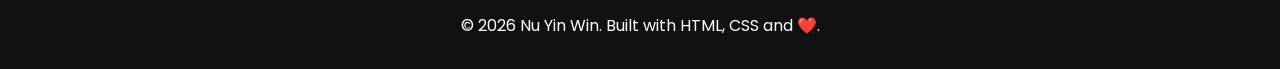
==== commit 94d7eacf: "Update index.html" ====
--- a/index.html
+++ b/index.html
@@ -101,7 +101,7 @@
         My career has taken me from software development to IT management, where I successfully delivered enterprise software projects across banking, FMCG, and distribution industries in Myanmar and Cambodia.
 
         I enjoy solving complex business problems, working with stakeholders, and turning ideas into practical technology solutions. I believe continuous learning, resilience, and a genuine desire to help others are the foundations of long-term success.  
-        I believe that where you are today does not define where you can be tomorrow—continuous learning, perseverance, and hard work create new opportunities.
+        
         </p>
         
         </div>
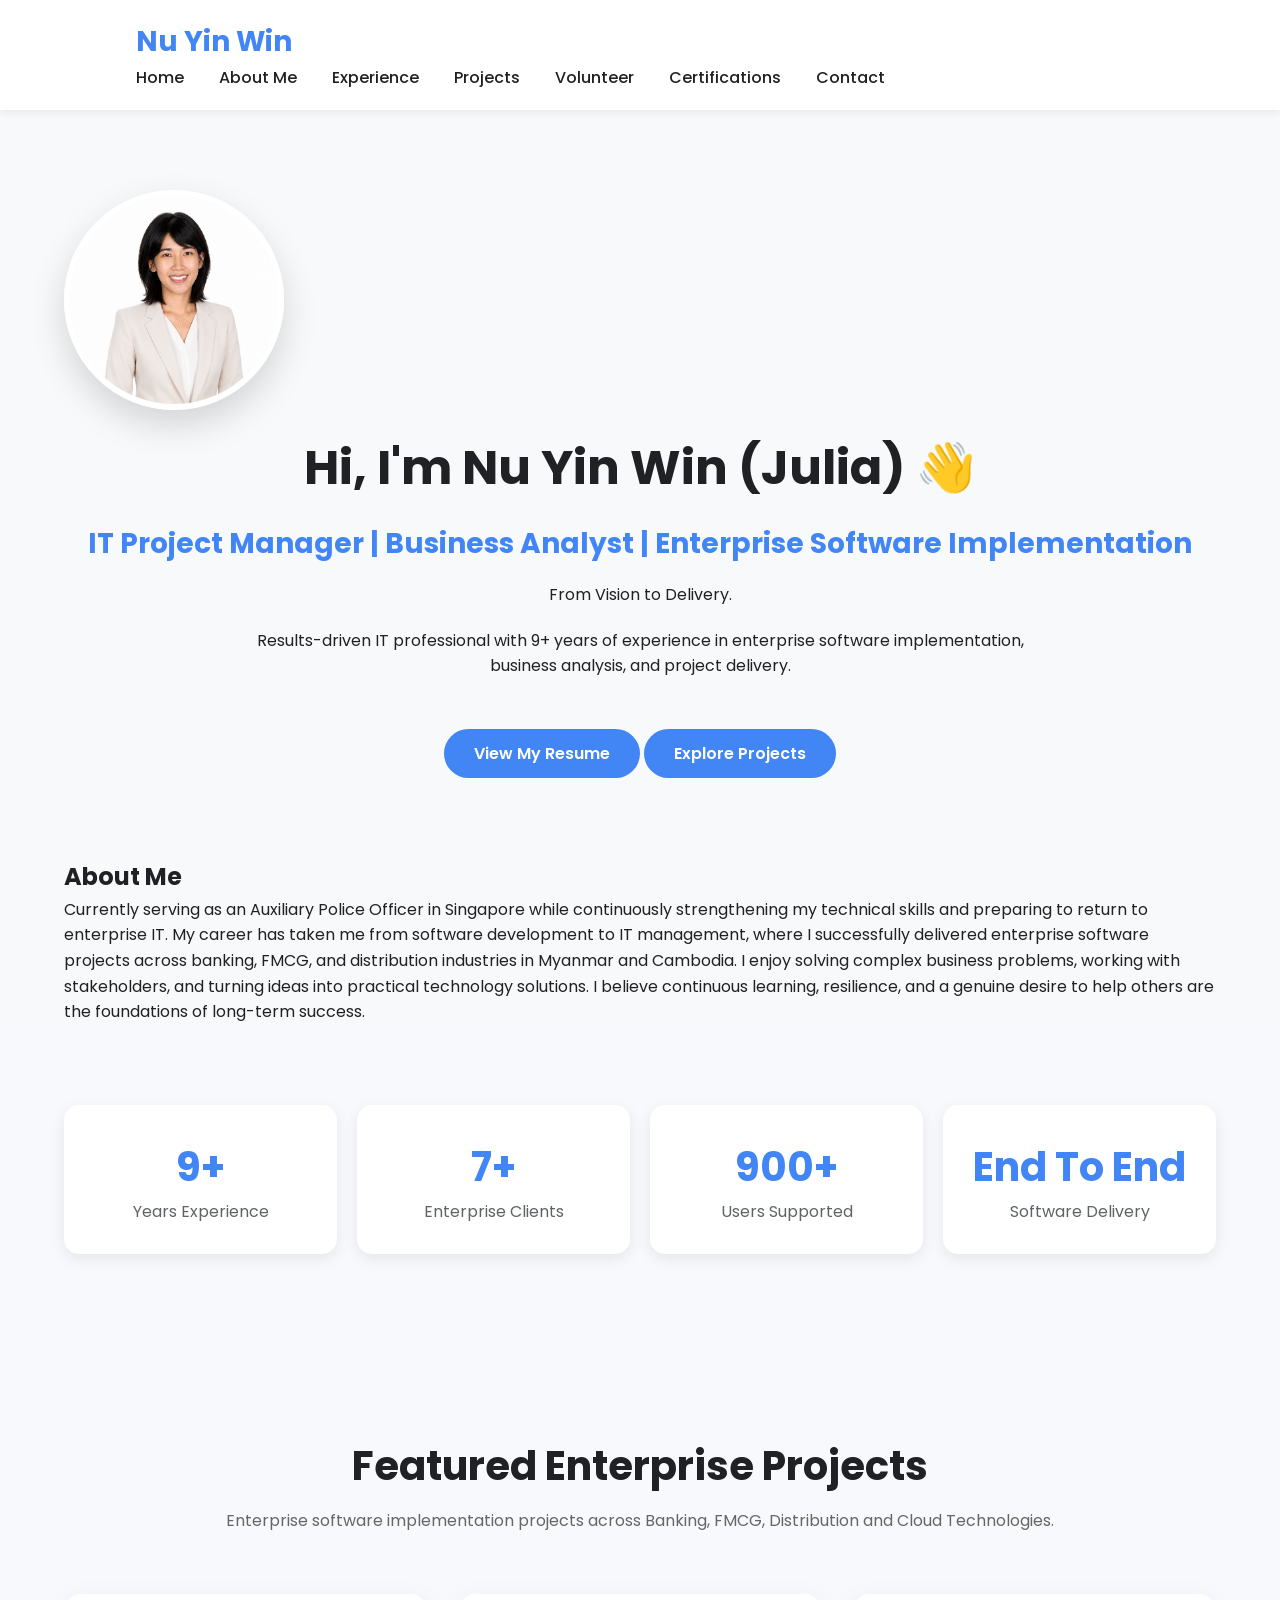
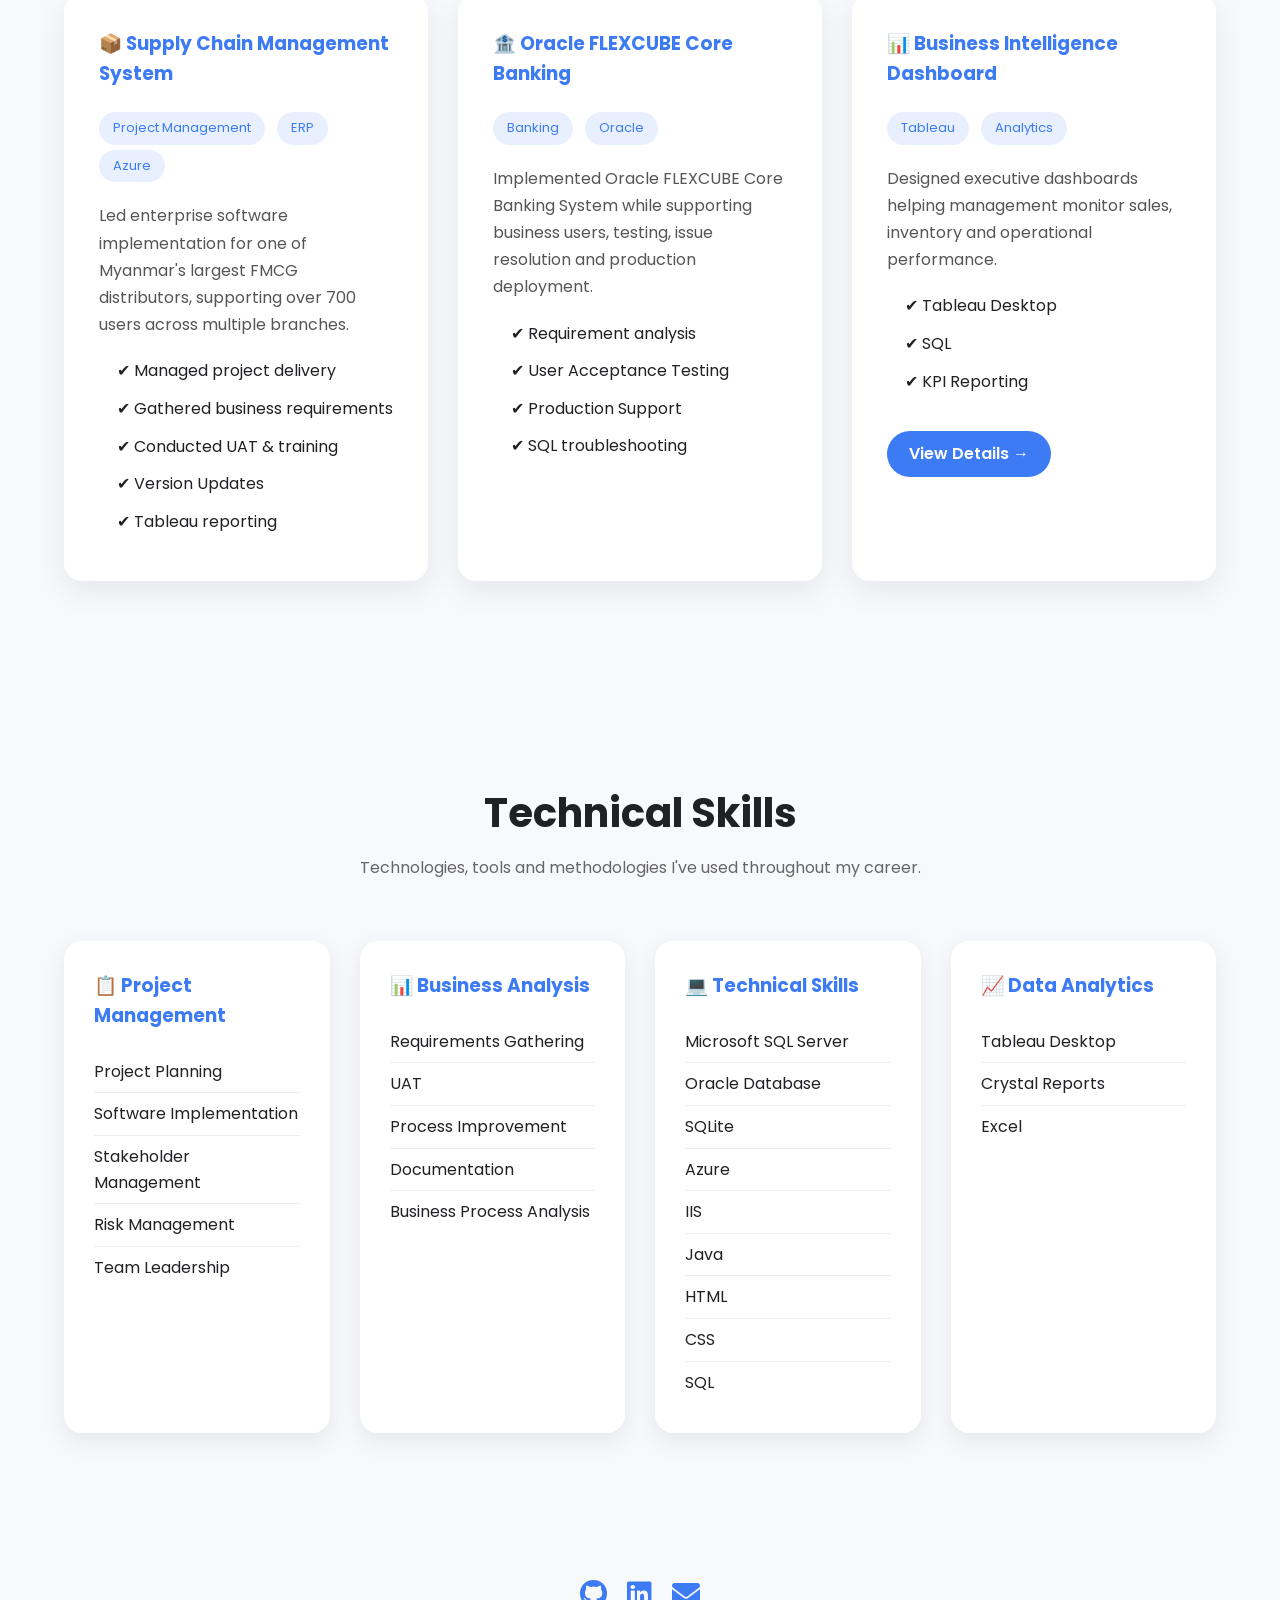
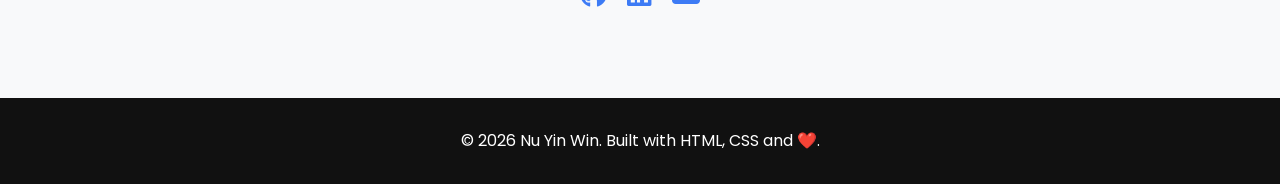
==== commit e05e91ad: "Update index.html" ====
--- a/index.html
+++ b/index.html
@@ -128,7 +128,7 @@
         
             <div class="stat">
                 <h2>End To End</h2>
-                <p>Project Delivery</p>
+                <p>Software Delivery</p>
             </div>
         
         </div>
@@ -167,7 +167,7 @@
 
                 <p>
                     Led enterprise software implementation for one of Myanmar's largest FMCG distributors,
-                    supporting over 500 users across multiple branches.
+                    supporting over 700 users across multiple branches.
                 </p>
 
                 <ul>
@@ -178,7 +178,7 @@
 
                     <li>✔ Conducted UAT & training</li>
 
-                    <li>✔ Azure Cloud deployment</li>
+                    <li>✔ Version Updates</li>
 
                     <li>✔ Tableau reporting</li>
 
@@ -234,9 +234,7 @@
 
                     <li>✔ Tableau Desktop</li>
 
-                    <li>✔ Tableau Server</li>
-
-                    <li>✔ SQL Server</li>
+                    <li>✔ SQL </li>
 
                     <li>✔ KPI Reporting</li>
 
@@ -301,6 +299,10 @@
                         <li>SQLite</li>
                         <li>Azure</li>
                         <li>IIS</li>
+                        <li>Java</li>
+                        <li>HTML</li>
+                        <li>CSS</li>
+                        <li>SQL</li>
                     </ul>
                 </div>
     
@@ -309,8 +311,6 @@
     
                     <ul>
                         <li>Tableau Desktop</li>
-                        <li>Tableau Server</li>
-                        <li>Power BI</li>
                         <li>Crystal Reports</li>
                         <li>Excel</li>
                     </ul>
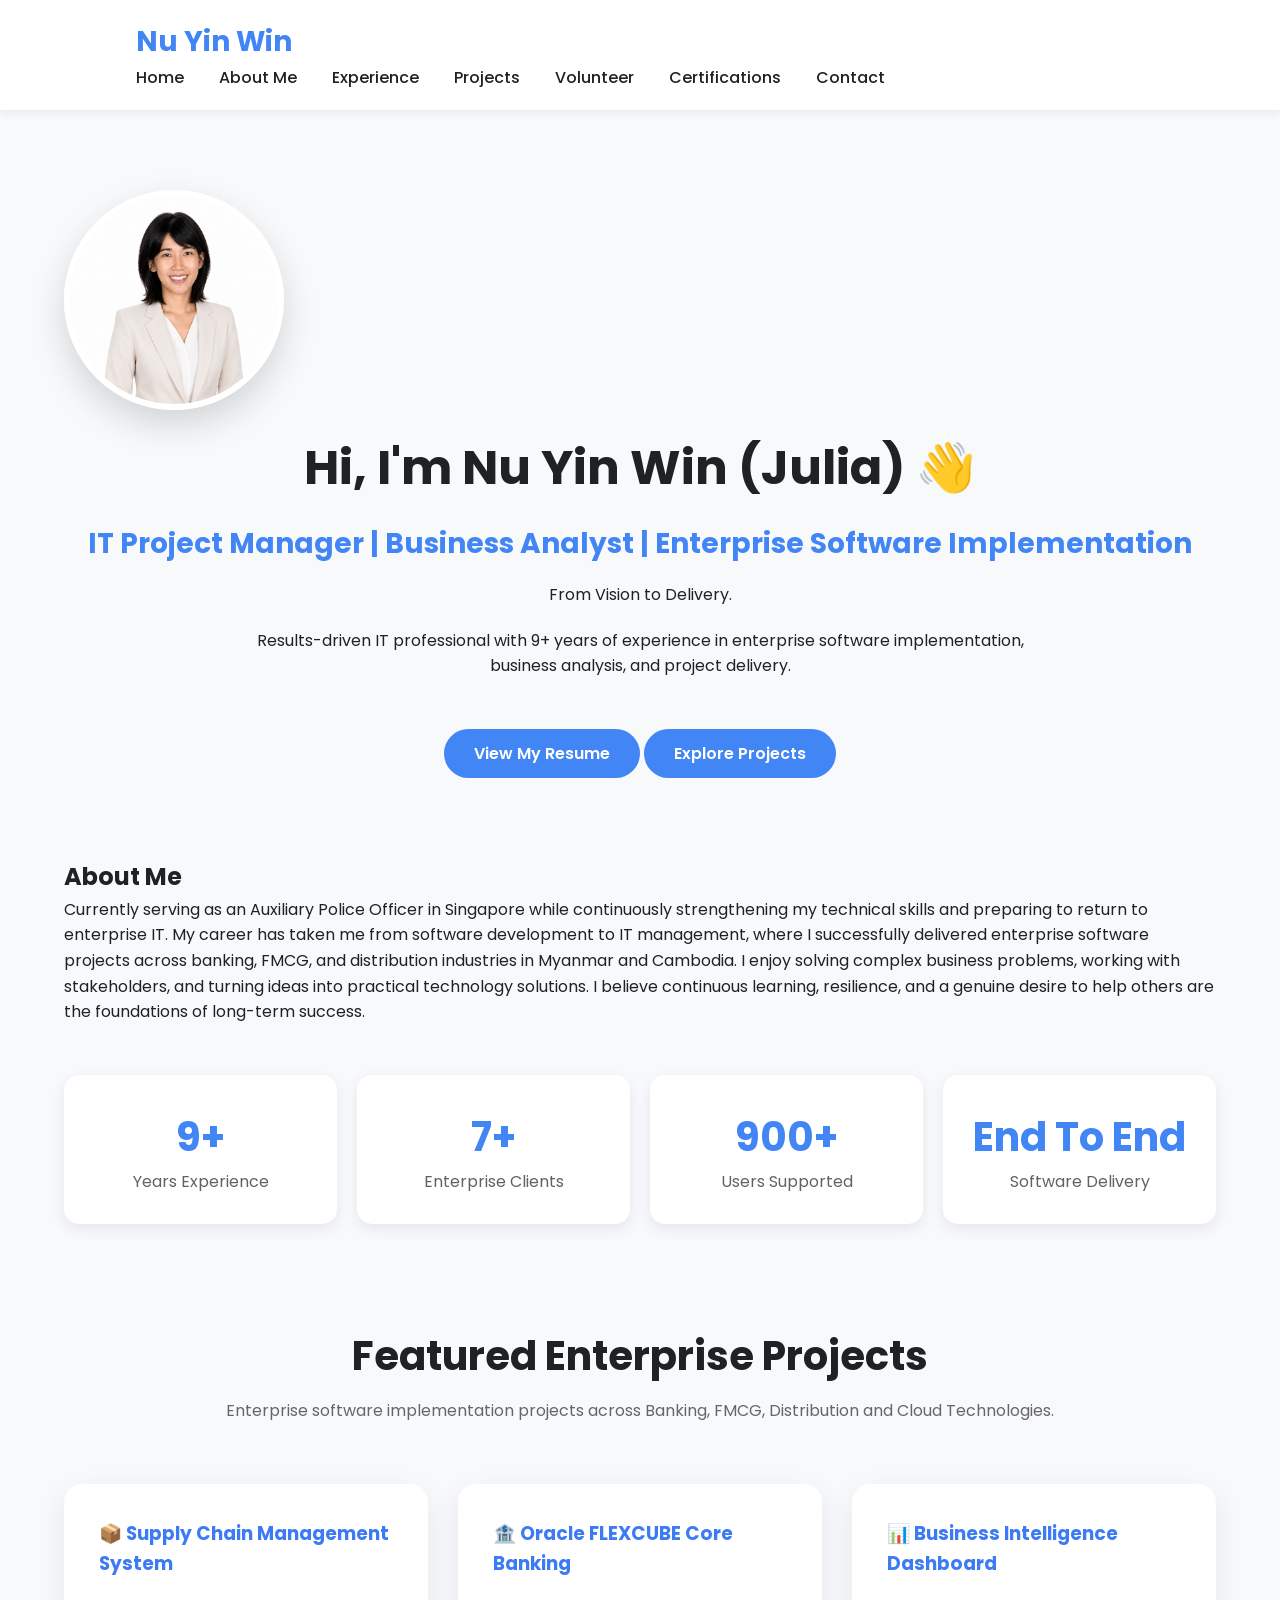
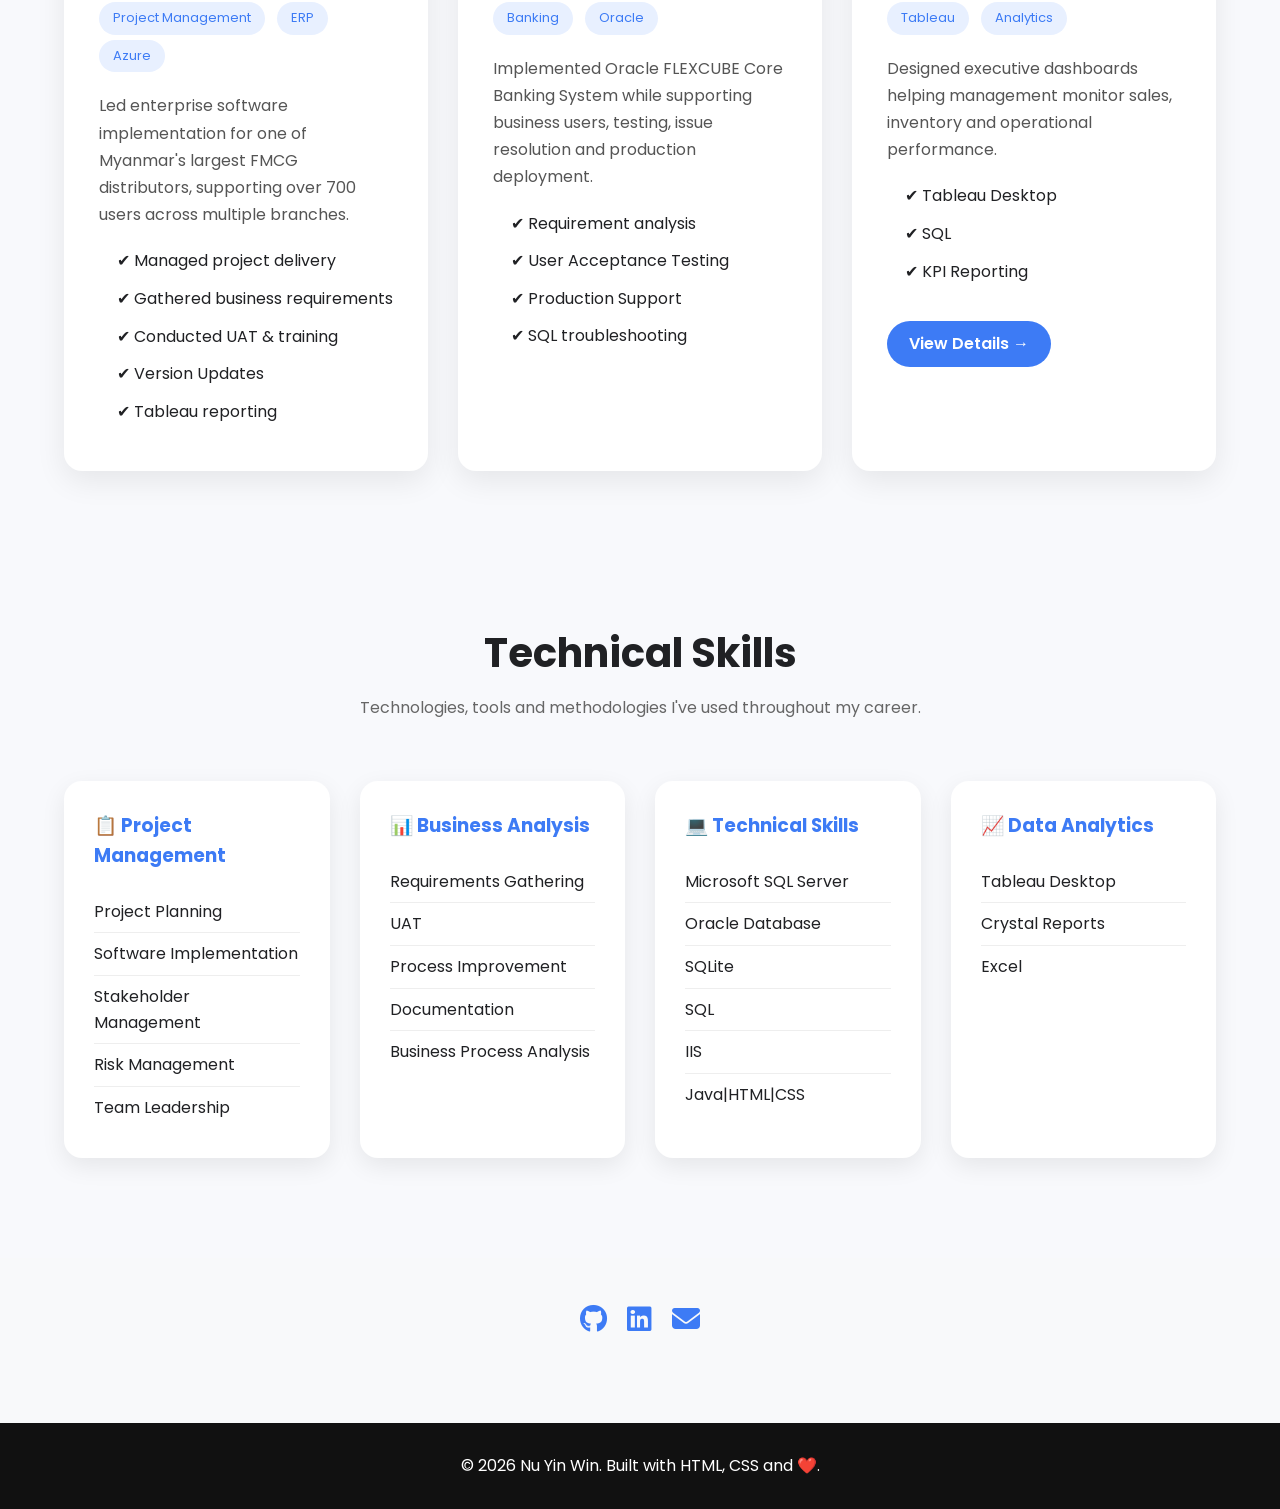
==== commit 73b43cd2: "Update index.html" ====
--- a/index.html
+++ b/index.html
@@ -297,12 +297,9 @@
                         <li>Microsoft SQL Server</li>
                         <li>Oracle Database</li>
                         <li>SQLite</li>
-                        <li>Azure</li>
+                        <li>SQL</li>
                         <li>IIS</li>
-                        <li>Java</li>
-                        <li>HTML</li>
-                        <li>CSS</li>
-                        <li>SQL</li>
+                        <li>Java|HTML|CSS</li>
                     </ul>
                 </div>
     
--- a/css/style.css
+++ b/css/style.css
@@ -146,7 +146,7 @@
 }
 
 .stats {
-    padding: 80px 0;
+    padding: 50px 0;
     background: #f8f9fc;
 }
 
@@ -412,7 +412,7 @@
 
 }
 .skills{
-    padding:100px 0;
+    padding:50px 0;
     background:#f8f9fc;
 }
 
@@ -440,7 +440,7 @@
 
 .projects{
 
-    padding:100px 0;
+    padding:50px 0;
 
 }
 
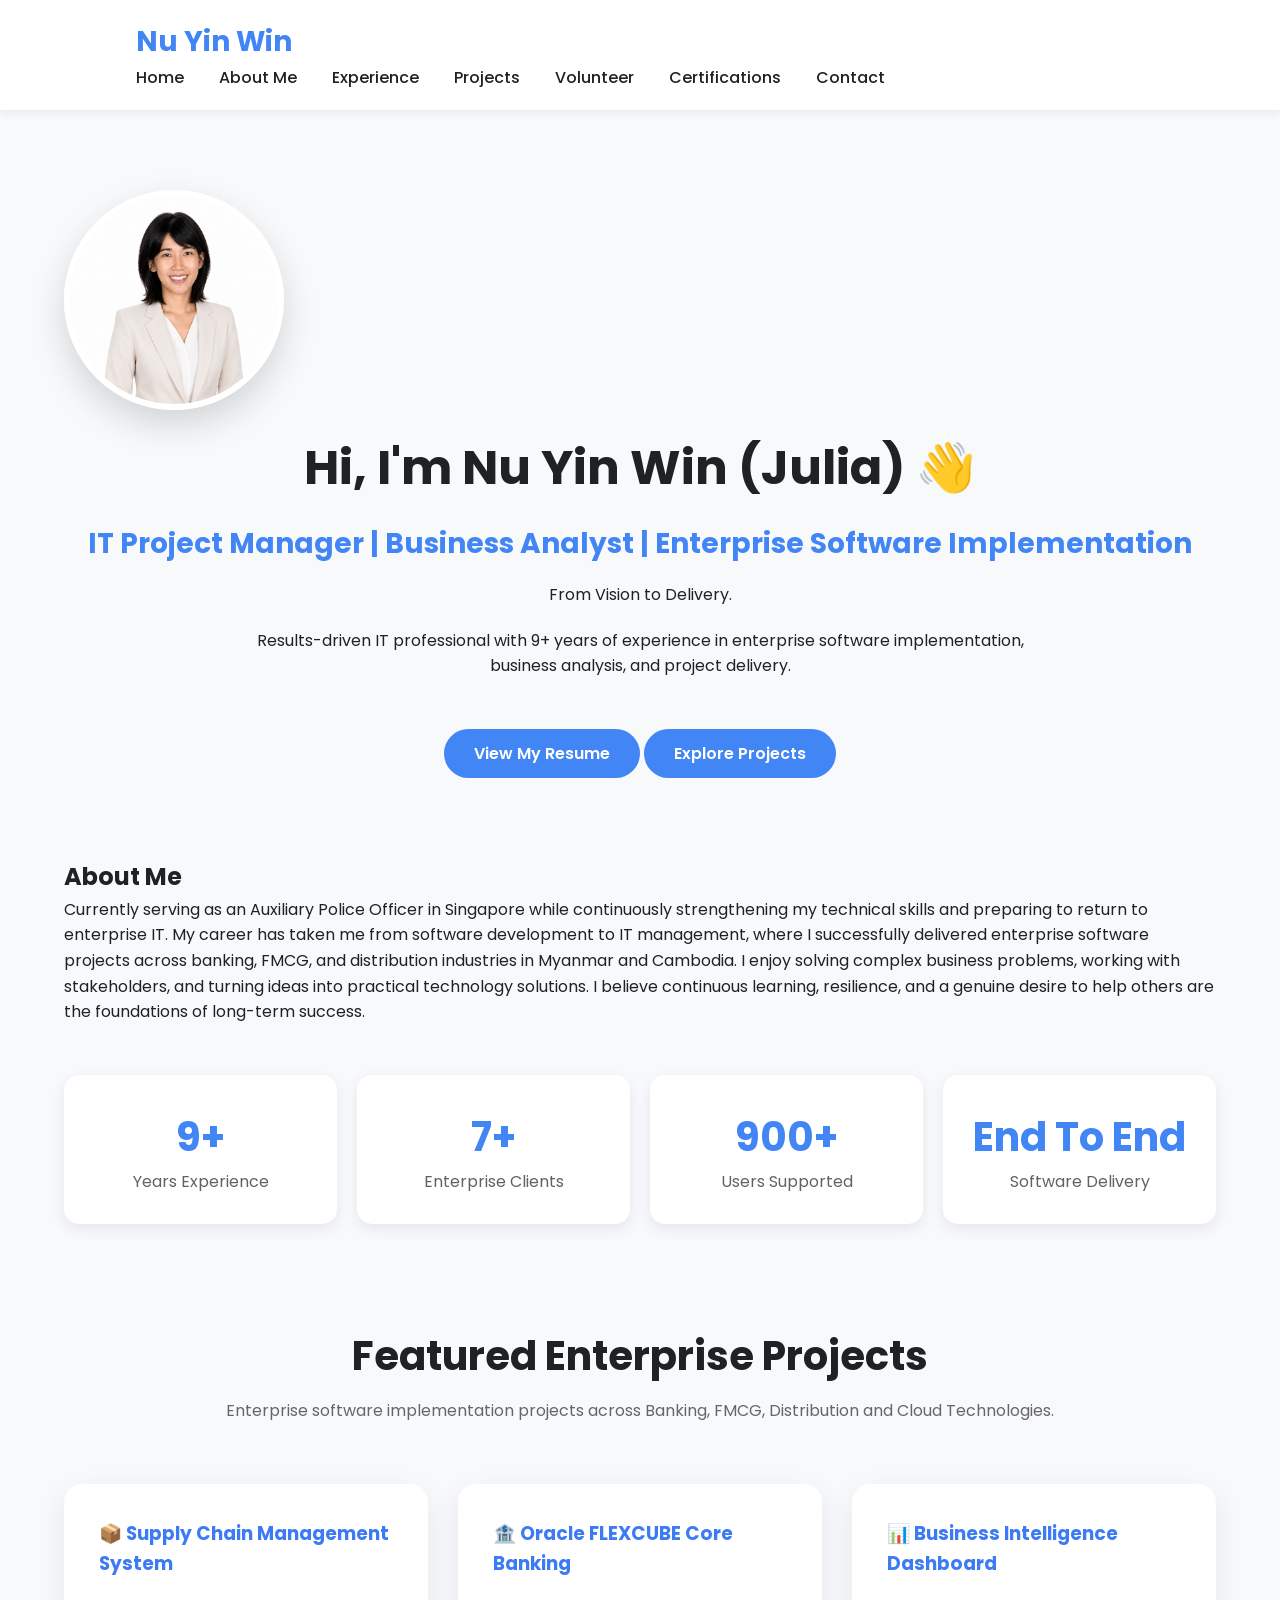
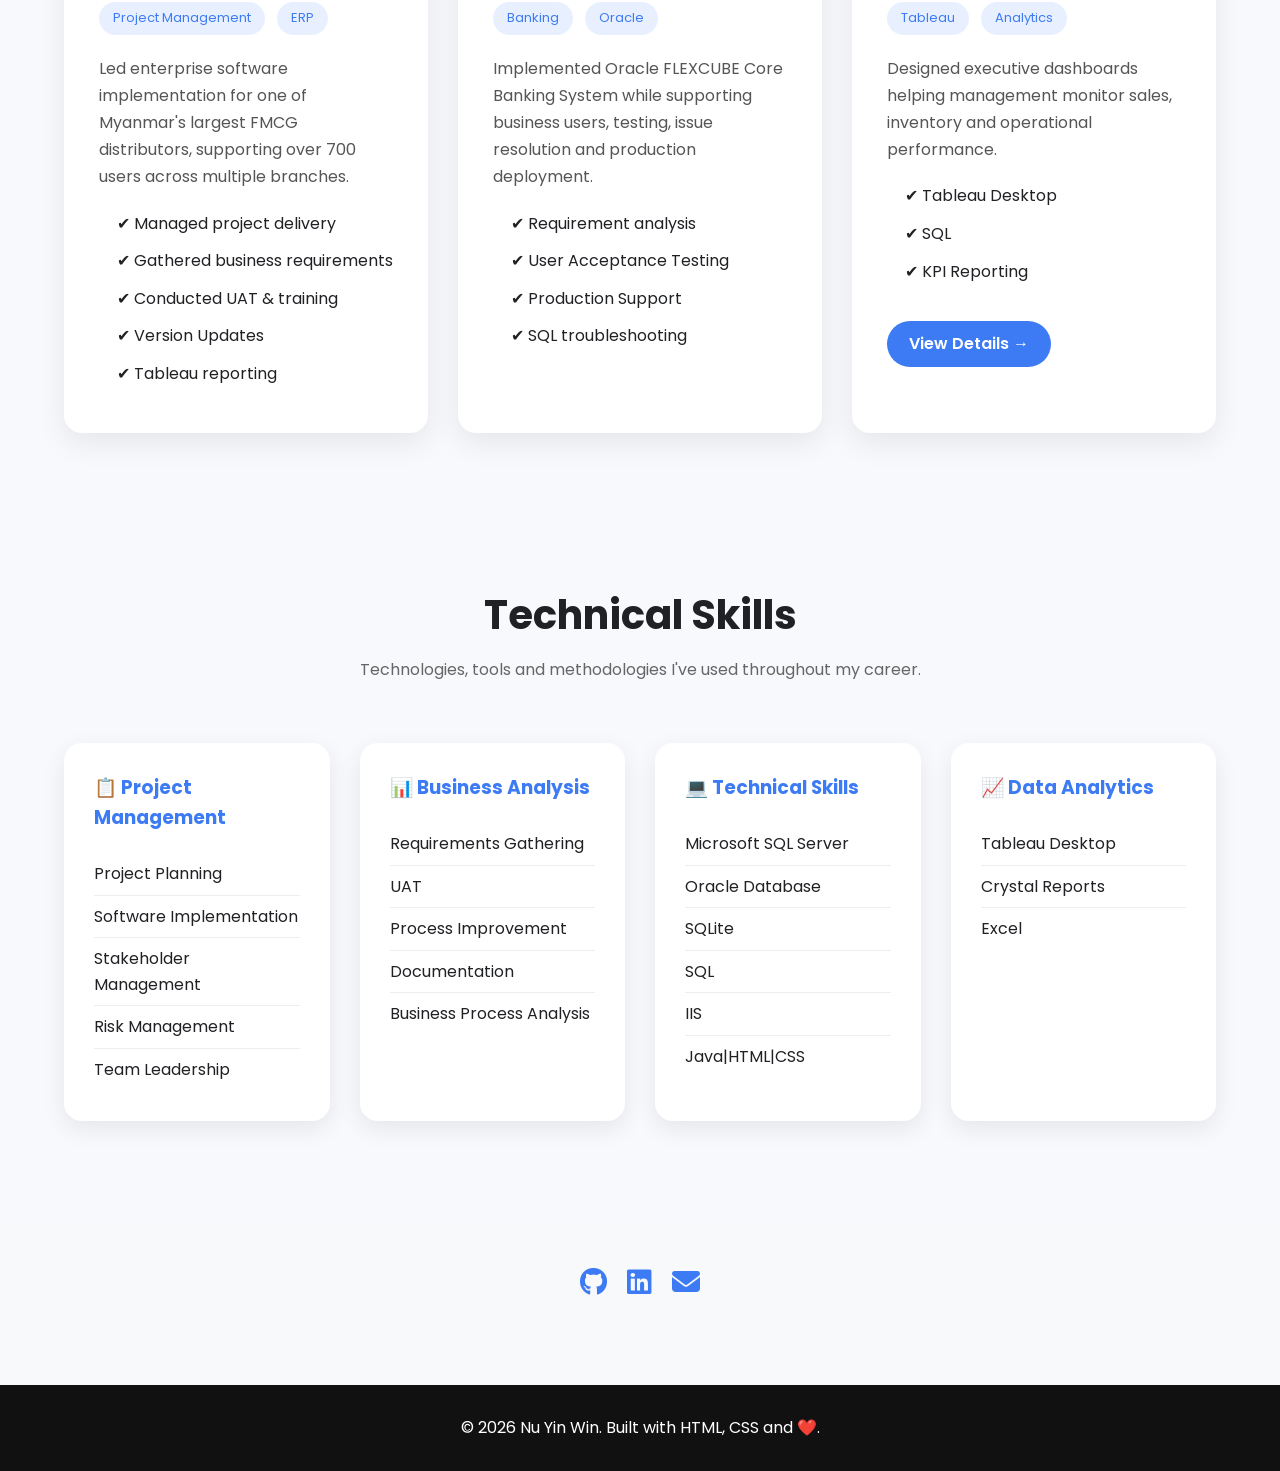
==== commit 28a8de80: "Update index.html" ====
--- a/index.html
+++ b/index.html
@@ -163,7 +163,6 @@
 
                 <span class="tag">Project Management</span>
                 <span class="tag">ERP</span>
-                <span class="tag">Azure</span>
 
                 <p>
                     Led enterprise software implementation for one of Myanmar's largest FMCG distributors,
